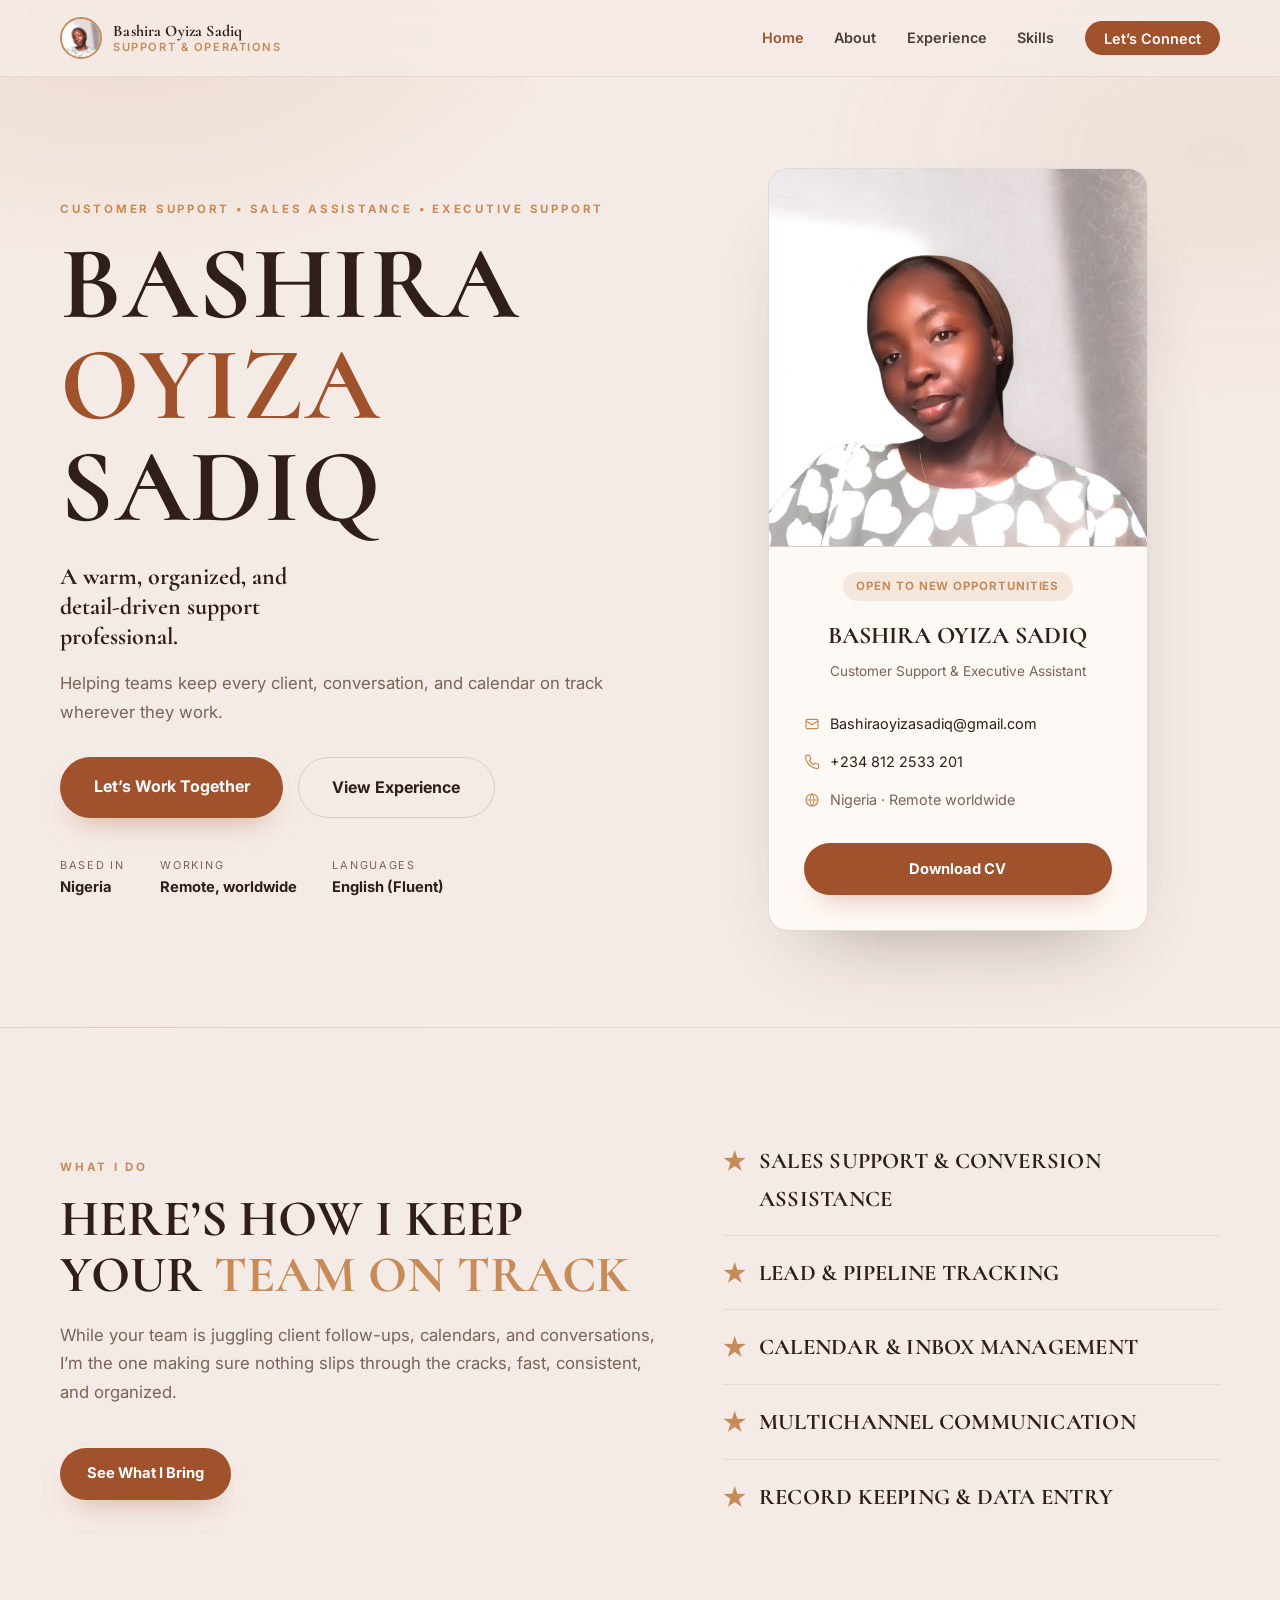
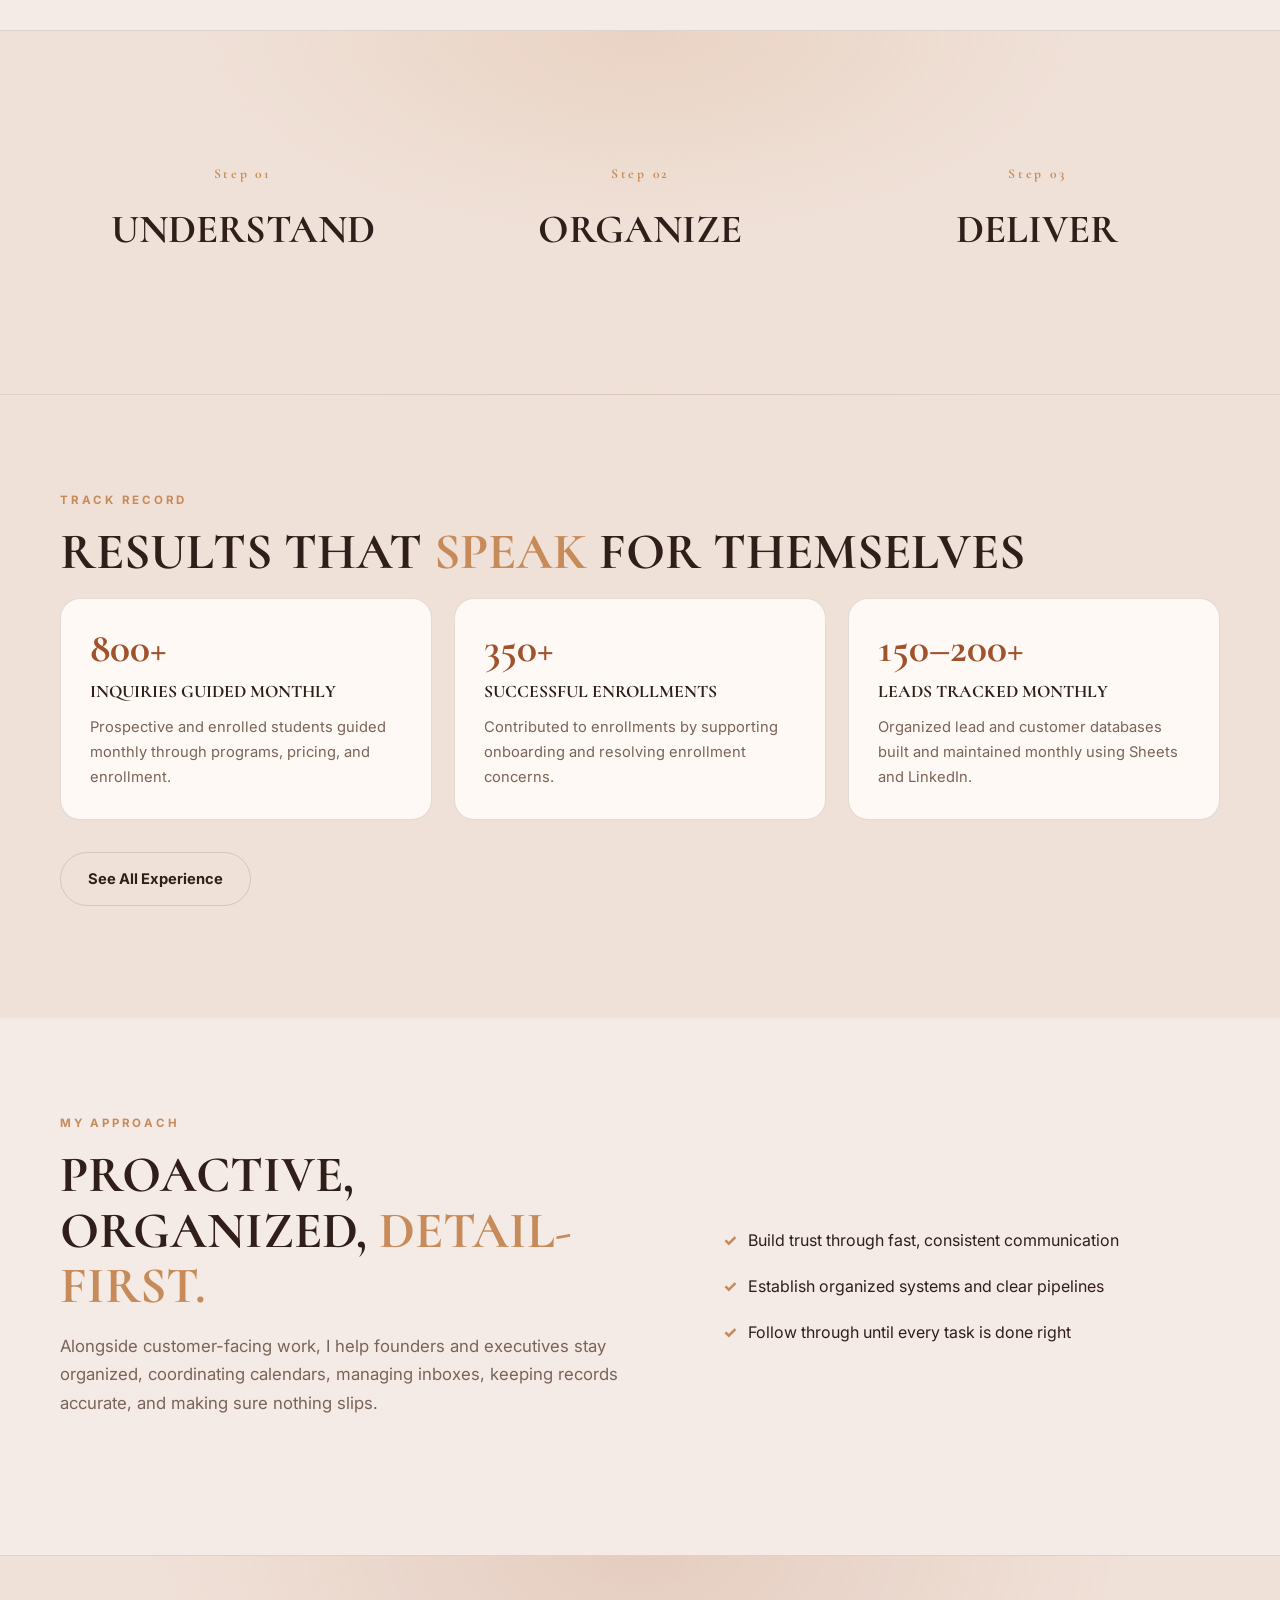
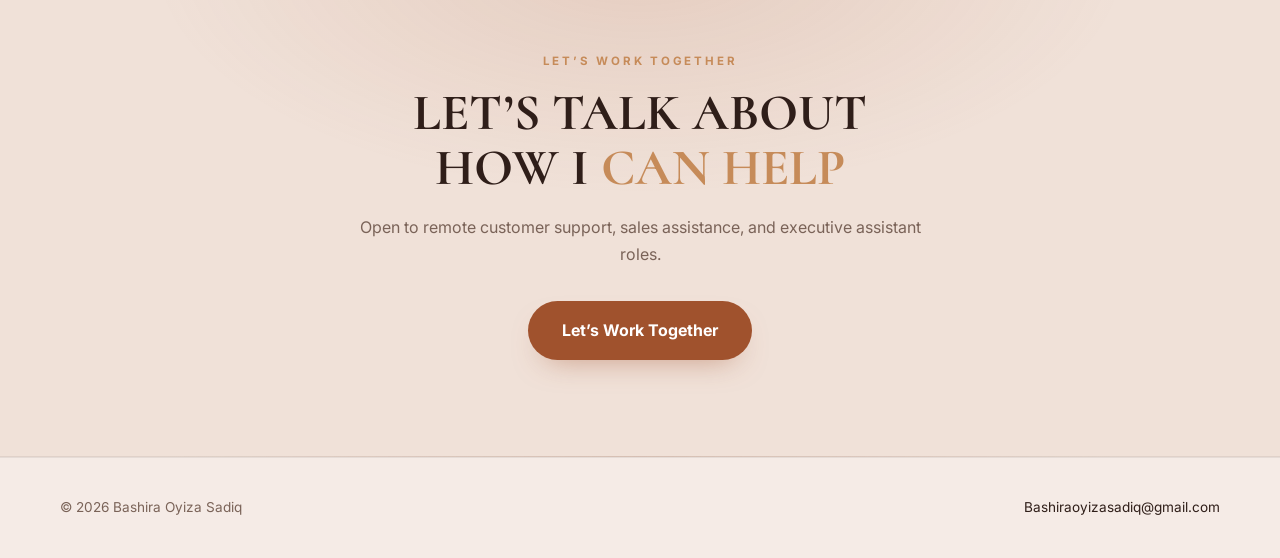
==== index.html @ 9343c5bc "Add Bashira Oyiza Sadiq portfolio site" ====
<!DOCTYPE html>
<html lang="en">
<head>
  <meta charset="UTF-8" />
  <meta name="viewport" content="width=device-width, initial-scale=1.0" />
  <meta name="description" content="Bashira Oyiza Sadiq Customer Support, Sales & Executive Assistant. Remote, detail-driven support for growing teams." />
  <title>Bashira Oyiza Sadiq Support & Operations Professional</title>
  <link rel="preconnect" href="https://fonts.googleapis.com" />
  <link rel="preconnect" href="https://fonts.gstatic.com" crossorigin />
  <link href="https://fonts.googleapis.com/css2?family=Cormorant:wght@400;500;600;700&family=Inter:wght@400;500;600;700&display=swap" rel="stylesheet" />
  <link rel="stylesheet" href="css/styles.css" />
</head>
<body>

  <a class="skip-link" href="#main">Skip to content</a>

  <header class="site-header" id="siteHeader">
    <nav class="nav container" aria-label="Primary">
      <a href="index.html" class="brand">
        <span class="brand-mark"><img src="assets/Bashirah Profile Pic.jpeg" alt="" /></span>
        <span class="brand-text">
          <span class="brand-name">Bashira Oyiza Sadiq</span>
          <span class="brand-role">Support &amp; Operations</span>
        </span>
      </a>
      <button class="nav-toggle" id="navToggle" aria-expanded="false" aria-controls="navLinks">
        <span class="nav-toggle-line"></span>
        <span class="nav-toggle-line"></span>
        <span class="nav-toggle-line"></span>
        <span class="visually-hidden">Menu</span>
      </button>
      <ul class="nav-links" id="navLinks">
        <li><a href="index.html" aria-current="page">Home</a></li>
        <li><a href="about.html">About</a></li>
        <li><a href="experience.html">Experience</a></li>
        <li><a href="skills.html">Skills</a></li>
        <li><a href="contact.html" class="nav-cta">Let&rsquo;s Connect</a></li>
      </ul>
    </nav>
  </header>

  <main id="main">

    <section class="hero" id="top">
      <div class="container hero-inner">
        <div class="hero-content reveal">
          <p class="eyebrow">Customer Support &bull; Sales Assistance &bull; Executive Support</p>
          <h1 class="hero-name">Bashira <span class="accent">Oyiza</span> Sadiq</h1>
          <p class="hero-tag">A warm, organized, and detail-driven support professional.</p>
          <p class="hero-sub">
            Helping teams keep every client, conversation, and calendar on track wherever they work.
          </p>
          <div class="hero-actions">
            <a href="contact.html" class="btn btn-primary btn-lg">Let&rsquo;s Work Together</a>
            <a href="experience.html" class="btn btn-ghost btn-lg">View Experience</a>
          </div>
          <ul class="hero-facts">
            <li><span class="fact-label">Based in</span><strong>Nigeria</strong></li>
            <li><span class="fact-label">Working</span><strong>Remote, worldwide</strong></li>
            <li><span class="fact-label">Languages</span><strong>English (Fluent)</strong></li>
          </ul>
        </div>
        <div class="hero-visual reveal delay-1">
          <div class="profile-card">
            <div class="card-photo">
              <img src="assets/Bashirah Profile Pic.jpeg" alt="Bashira Oyiza Sadiq" />
            </div>
            <span class="card-overline">Open to new opportunities</span>
            <h2 class="card-name">Bashira Oyiza Sadiq</h2>
            <p class="card-role">Customer Support &amp; Executive Assistant</p>
            <ul class="card-contacts">
              <li>
                <svg viewBox="0 0 24 24" width="16" height="16" fill="none" stroke="currentColor" stroke-width="1.8" aria-hidden="true"><rect x="3" y="5" width="18" height="14" rx="2"/><path d="m3 7 9 6 9-6"/></svg>
                <a href="mailto:Bashiraoyizasadiq@gmail.com">Bashiraoyizasadiq@gmail.com</a>
              </li>
              <li>
                <svg viewBox="0 0 24 24" width="16" height="16" fill="none" stroke="currentColor" stroke-width="1.8" aria-hidden="true"><path d="M22 16.9v3a2 2 0 0 1-2.2 2 19.8 19.8 0 0 1-8.6-3 19.5 19.5 0 0 1-6-6 19.8 19.8 0 0 1-3-8.7A2 2 0 0 1 4.1 2h3a2 2 0 0 1 2 1.7c.1 1 .4 2 .7 2.9a2 2 0 0 1-.4 2.1L8.1 9.9a16 16 0 0 0 6 6l1.2-1.3a2 2 0 0 1 2.1-.4c.9.3 1.9.6 2.9.7a2 2 0 0 1 1.7 2Z"/></svg>
                <a href="tel:+2348122533201">+234 812 2533 201</a>
              </li>
              <li>
                <svg viewBox="0 0 24 24" width="16" height="16" fill="none" stroke="currentColor" stroke-width="1.8" aria-hidden="true"><circle cx="12" cy="12" r="9"/><path d="M3.5 12h17M12 3a15 15 0 0 1 0 18M12 3a15 15 0 0 0 0 18"/></svg>
                <span>Nigeria &middot; Remote worldwide</span>
              </li>
            </ul>
            <a class="btn btn-primary btn-block" href="assets/cv-sales-support.pdf" download>Download CV</a>
          </div>
        </div>
      </div>
    </section>

    <section class="section" id="value">
      <div class="container">
        <div class="dominate-grid">
          <div class="reveal">
            <p class="eyebrow">What I Do</p>
            <h2 class="section-title">Here&rsquo;s How I Keep Your <span class="accent">Team On Track</span></h2>
            <p class="section-lead">
              While your team is juggling client follow-ups, calendars, and conversations, I&rsquo;m the
              one making sure nothing slips through the cracks, fast, consistent, and organized.
            </p>
            <a href="skills.html" class="btn btn-primary">See What I Bring</a>
          </div>
          <ul class="star-list reveal delay-1">
            <li>Sales Support &amp; Conversion Assistance</li>
            <li>Lead &amp; Pipeline Tracking</li>
            <li>Calendar &amp; Inbox Management</li>
            <li>Multichannel Communication</li>
            <li>Record Keeping &amp; Data Entry</li>
          </ul>
        </div>
      </div>
    </section>

    <section class="section steps-band" id="process">
      <div class="container">
        <div class="steps-grid">
          <div class="step reveal">
            <span class="step-num">Step 01</span>
            <h2 class="step-title">Understand</h2>
          </div>
          <div class="step reveal delay-1">
            <span class="step-num">Step 02</span>
            <h2 class="step-title">Organize</h2>
          </div>
          <div class="step reveal delay-2">
            <span class="step-num">Step 03</span>
            <h2 class="step-title">Deliver</h2>
          </div>
        </div>
      </div>
    </section>

    <section class="section section-alt" id="impact">
      <div class="container">
        <p class="eyebrow">Track Record</p>
        <h2 class="section-title">Results That <span class="accent">Speak</span> For Themselves</h2>
        <div class="case-grid">
          <article class="case-card reveal">
            <span class="case-stat">800+</span>
            <h3 class="case-title">Inquiries Guided Monthly</h3>
            <p class="case-desc">Prospective and enrolled students guided monthly through programs, pricing, and enrollment.</p>
          </article>
          <article class="case-card reveal delay-1">
            <span class="case-stat">350+</span>
            <h3 class="case-title">Successful Enrollments</h3>
            <p class="case-desc">Contributed to enrollments by supporting onboarding and resolving enrollment concerns.</p>
          </article>
          <article class="case-card reveal delay-2">
            <span class="case-stat">150&ndash;200+</span>
            <h3 class="case-title">Leads Tracked Monthly</h3>
            <p class="case-desc">Organized lead and customer databases built and maintained monthly using Sheets and LinkedIn.</p>
          </article>
        </div>
        <p style="margin-top: 2rem;"><a href="experience.html" class="btn btn-ghost">See All Experience</a></p>
      </div>
    </section>

    <section class="section" id="approach">
      <div class="container">
        <div class="dominate-grid">
          <div class="reveal">
            <p class="eyebrow">My Approach</p>
            <h2 class="section-title">Proactive, Organized, <span class="accent">Detail-First.</span></h2>
            <p class="section-lead">
              Alongside customer-facing work, I help founders and executives stay organized, coordinating
              calendars, managing inboxes, keeping records accurate, and making sure nothing slips.
            </p>
          </div>
          <ul class="check-list reveal delay-1">
            <li>Build trust through fast, consistent communication</li>
            <li>Establish organized systems and clear pipelines</li>
            <li>Follow through until every task is done right</li>
          </ul>
        </div>
      </div>
    </section>

    <section class="section cta-band">
      <div class="container reveal">
        <p class="eyebrow">Let&rsquo;s Work Together</p>
        <h2 class="section-title">Let&rsquo;s Talk About How I <span class="accent">Can Help</span></h2>
        <p class="cta-sub">Open to remote customer support, sales assistance, and executive assistant roles.</p>
        <a href="contact.html" class="btn btn-primary btn-lg">Let&rsquo;s Work Together</a>
      </div>
    </section>

  </main>

  <footer class="site-footer">
    <div class="container footer-inner">
      <p>&copy; 2026 Bashira Oyiza Sadiq</p>
      <a href="mailto:Bashiraoyizasadiq@gmail.com">Bashiraoyizasadiq@gmail.com</a>
    </div>
  </footer>

  <script src="js/main.js"></script>
</body>
</html>
---- css/styles.css ----
:root {
  --bg: #f5ebe6;
  --bg-soft: #f0e1d8;
  --surface: #fff9f5;
  --surface-2: #fbf1ea;
  --ink: #2f1e19;
  --muted: #7a6358;
  --accent: #c68b59;
  --accent-deep: #a0522d;
  --accent-darker: #833d20;
  --accent-dim: rgba(198, 139, 89, 0.16);
  --line: rgba(47, 30, 25, 0.14);
  --line-soft: rgba(47, 30, 25, 0.08);
  --radius: 20px;
  --font-display: "Cormorant", "Cormorant Garamond", Georgia, serif;
  --font-body: "Inter", system-ui, -apple-system, Segoe UI, Roboto, sans-serif;
}

*,
*::before,
*::after {
  box-sizing: border-box;
}

html {
  scroll-behavior: smooth;
  scroll-padding-top: 84px;
}

body {
  margin: 0;
  font-family: var(--font-body);
  font-size: 16px;
  line-height: 1.7;
  color: var(--ink);
  background: var(--bg);
  -webkit-font-smoothing: antialiased;
}

img {
  max-width: 100%;
  display: block;
}

a {
  color: var(--ink);
  text-decoration: none;
}

.container {
  width: min(1160px, 100% - 3rem);
  margin-inline: auto;
}

.visually-hidden {
  position: absolute;
  width: 1px;
  height: 1px;
  padding: 0;
  margin: -1px;
  overflow: hidden;
  clip: rect(0 0 0 0);
  white-space: nowrap;
  border: 0;
}

.skip-link {
  position: absolute;
  left: 0.75rem;
  top: -3rem;
  z-index: 100;
  padding: 0.6rem 1rem;
  background: var(--ink);
  color: #fff;
  font-weight: 700;
  border-radius: 8px;
  transition: top 0.2s ease;
}

.skip-link:focus {
  top: 0.75rem;
}

/* ---------- Header / Nav ---------- */

.site-header {
  position: fixed;
  top: 0;
  left: 0;
  right: 0;
  z-index: 50;
  background: rgba(245, 235, 230, 0.86);
  backdrop-filter: blur(12px);
  border-bottom: 1px solid var(--line-soft);
  transition: border-color 0.25s ease, box-shadow 0.25s ease;
}

.site-header.scrolled {
  border-bottom-color: var(--line);
  box-shadow: 0 14px 34px -24px rgba(47, 30, 25, 0.45);
}

.nav {
  display: flex;
  align-items: center;
  justify-content: space-between;
  gap: 1.5rem;
  height: 76px;
}

.brand {
  display: flex;
  align-items: center;
  gap: 0.7rem;
}

.brand-mark {
  display: grid;
  place-items: center;
  width: 42px;
  height: 42px;
  border-radius: 50%;
  overflow: hidden;
  background: var(--accent-dim);
  border: 2px solid var(--accent);
  flex: none;
}

.brand-mark img {
  width: 100%;
  height: 100%;
  object-fit: cover;
}

.brand-text {
  display: flex;
  flex-direction: column;
  line-height: 1.15;
}

.brand-name {
  font-family: var(--font-display);
  font-weight: 800;
  font-size: 1rem;
  letter-spacing: 0.01em;
}

.brand-role {
  font-size: 0.7rem;
  color: var(--accent);
  letter-spacing: 0.14em;
  text-transform: uppercase;
  font-weight: 600;
}

.nav-links {
  display: flex;
  align-items: center;
  gap: 1.9rem;
  margin: 0;
  padding: 0;
  list-style: none;
}

.nav-links a {
  color: var(--ink);
  font-size: 0.9rem;
  font-weight: 600;
  opacity: 0.85;
}

.nav-links a:hover {
  color: var(--accent-deep);
  opacity: 1;
}

.nav-links a.is-active {
  color: var(--accent-deep);
  opacity: 1;
}

.nav-links .nav-cta {
  padding: 0.55rem 1.2rem;
  border-radius: 999px;
  background: var(--accent-deep);
  color: #fff;
  opacity: 1;
  transition: background 0.2s ease, transform 0.2s ease;
}

.nav-links .nav-cta:hover {
  background: var(--accent-darker);
  transform: translateY(-2px);
  color: #fff;
}

.nav-toggle {
  display: none;
  flex-direction: column;
  justify-content: center;
  gap: 5px;
  width: 44px;
  height: 44px;
  padding: 0;
  border: 0;
  background: none;
  cursor: pointer;
}

.nav-toggle-line {
  width: 24px;
  height: 2px;
  margin-inline: auto;
  background: var(--ink);
  border-radius: 2px;
  transition: transform 0.25s ease, opacity 0.25s ease;
}

/* ---------- Hero ---------- */

.hero {
  padding: 168px 0 96px;
  background:
    radial-gradient(720px 420px at 10% 0%, rgba(198, 139, 89, 0.18), transparent 65%),
    radial-gradient(640px 400px at 95% 15%, rgba(160, 82, 45, 0.08), transparent 65%),
    var(--bg);
  border-bottom: 1px solid var(--line-soft);
}

.hero-inner {
  display: grid;
  grid-template-columns: 1.05fr 0.95fr;
  gap: 3.5rem;
  align-items: center;
}

.hero-name {
  margin: 0;
  font-family: var(--font-display);
  font-weight: 700;
  font-size: clamp(3.2rem, 9vw, 6.5rem);
  line-height: 0.98;
  letter-spacing: 0.01em;
  text-transform: uppercase;
}

.hero-name .accent {
  color: var(--accent-deep);
}

.hero-tag {
  margin: 1.4rem 0 1.1rem;
  font-family: var(--font-display);
  font-size: clamp(1.1rem, 2.4vw, 1.5rem);
  font-weight: 700;
  line-height: 1.25;
  max-width: 24ch;
}

.hero-sub {
  max-width: 34rem;
  margin: 0 0 1.9rem;
  color: var(--muted);
  font-size: 1.05rem;
}

.hero-actions {
  display: flex;
  flex-wrap: wrap;
  gap: 0.9rem;
}

.hero-facts {
  display: flex;
  flex-wrap: wrap;
  gap: 1.5rem 2.2rem;
  margin: 2.4rem 0 0;
  padding: 0;
  list-style: none;
  font-size: 0.92rem;
}

.hero-facts .fact-label {
  display: block;
  font-size: 0.68rem;
  letter-spacing: 0.16em;
  text-transform: uppercase;
  color: var(--muted);
}

.hero-facts strong {
  color: var(--ink);
}

.hero-visual {
  display: flex;
  justify-content: center;
  align-items: center;
}

/* ---------- Profile card (hero right panel) ---------- */

.profile-card {
  width: min(380px, 100%);
  margin-inline: auto;
  padding: 0 2.2rem 2.2rem;
  background: var(--surface);
  border: 1px solid var(--line);
  border-radius: var(--radius);
  text-align: center;
  overflow: hidden;
  box-shadow: 0 40px 80px -48px rgba(47, 30, 25, 0.45);
}

.card-photo {
  margin: 0 -2.2rem 1.5rem;
  aspect-ratio: 1 / 1;
  overflow: hidden;
  border-bottom: 1px solid var(--line);
  background: var(--accent-dim);
}

.card-photo img {
  width: 100%;
  height: 100%;
  object-fit: cover;
}

.card-overline {
  display: inline-block;
  padding: 0.3rem 0.85rem;
  margin-bottom: 0.9rem;
  border-radius: 999px;
  background: var(--accent-dim);
  color: var(--accent);
  font-size: 0.72rem;
  font-weight: 700;
  letter-spacing: 0.08em;
  text-transform: uppercase;
}

.card-name {
  margin: 0 0 0.2rem;
  font-family: var(--font-display);
  font-size: 1.5rem;
  font-weight: 800;
  text-transform: uppercase;
}

.card-role {
  margin: 0 0 1.4rem;
  font-size: 0.85rem;
  color: var(--muted);
}

.card-contacts {
  margin: 0 0 1.5rem;
  padding: 0;
  list-style: none;
  text-align: left;
  font-size: 0.9rem;
}

.card-contacts li {
  display: flex;
  align-items: center;
  gap: 0.6rem;
  padding: 0.42rem 0;
  color: var(--muted);
}

.card-contacts svg {
  color: var(--accent);
  flex: none;
}

.card-contacts a:hover {
  color: var(--accent-deep);
}

/* ---------- Buttons ---------- */

.btn {
  display: inline-block;
  padding: 0.85rem 1.7rem;
  border-radius: 999px;
  font-size: 0.92rem;
  font-weight: 700;
  font-family: var(--font-body);
  cursor: pointer;
  transition: transform 0.2s ease, background 0.2s ease, border-color 0.2s ease, color 0.2s ease;
}

.btn:hover {
  transform: translateY(-2px);
}

.btn-primary {
  background: var(--accent-deep);
  color: #fff;
  box-shadow: 0 14px 30px -16px rgba(160, 82, 45, 0.55);
}

.btn-primary:hover {
  background: var(--accent-darker);
}

.btn-ghost {
  border: 1px solid var(--line);
  color: var(--ink);
}

.btn-ghost:hover {
  border-color: var(--accent);
  color: var(--accent);
}

.btn-lg {
  padding: 1rem 2.1rem;
  font-size: 1rem;
}

.btn-block {
  width: 100%;
  text-align: center;
}

/* ---------- Sections ---------- */

.section {
  padding: 96px 0;
}

.section-alt {
  background: var(--bg-soft);
}

.eyebrow {
  margin: 0 0 0.9rem;
  font-size: 0.72rem;
  font-weight: 700;
  letter-spacing: 0.24em;
  text-transform: uppercase;
  color: var(--accent);
}

.section-title {
  margin: 0 0 1.1rem;
  font-family: var(--font-display);
  font-weight: 700;
  font-size: clamp(2rem, 4.4vw, 3.2rem);
  line-height: 1.08;
  letter-spacing: 0;
  text-transform: uppercase;
}

.section-title .accent {
  color: var(--accent);
}

.section-lead {
  max-width: 44rem;
  margin: 0 0 2.6rem;
  color: var(--muted);
  font-size: 1.05rem;
}

.center {
  text-align: center;
}

.center .section-lead {
  margin-inline: auto;
}

/* ---------- Dominate / star list ---------- */

.dominate-grid {
  display: grid;
  grid-template-columns: 1.1fr 0.9fr;
  gap: 3.5rem;
  align-items: center;
}

.star-list {
  margin: 0;
  padding: 0;
  list-style: none;
}

.star-list li {
  display: flex;
  align-items: baseline;
  gap: 0.85rem;
  padding: 1rem 0;
  border-bottom: 1px solid var(--line-soft);
  font-family: var(--font-display);
  font-weight: 700;
  font-size: clamp(1.05rem, 2.2vw, 1.4rem);
  text-transform: uppercase;
  letter-spacing: 0.01em;
}

.star-list li:last-child {
  border-bottom: 0;
}

.star-list li::before {
  content: "\2605";
  color: var(--accent);
  flex: none;
  font-size: 1.1em;
  transform: translateY(2px);
}

/* ---------- Build / Establish / Grow ---------- */

.steps-band {
  background:
    radial-gradient(640px 300px at 50% 0%, rgba(198, 139, 89, 0.16), transparent 70%),
    var(--bg-soft);
  border-top: 1px solid var(--line-soft);
  border-bottom: 1px solid var(--line-soft);
}

.steps-grid {
  display: grid;
  grid-template-columns: repeat(3, 1fr);
  gap: 2rem;
}

.step {
  padding: 2.2rem 1.8rem;
  text-align: center;
}

.step-num {
  display: block;
  font-family: var(--font-display);
  font-weight: 900;
  font-size: 0.85rem;
  letter-spacing: 0.2em;
  color: var(--accent);
  margin-bottom: 0.6rem;
}

.step-title {
  margin: 0;
  font-family: var(--font-display);
  font-weight: 700;
  font-size: clamp(1.7rem, 3.4vw, 2.5rem);
  text-transform: uppercase;
  letter-spacing: 0;
}

/* ---------- Case study cards ---------- */

.case-grid {
  display: grid;
  grid-template-columns: repeat(3, 1fr);
  gap: 1.4rem;
}

.case-card {
  position: relative;
  display: flex;
  flex-direction: column;
  gap: 0.5rem;
  padding: 1.8rem;
  background: var(--surface);
  border: 1px solid var(--line);
  border-radius: var(--radius);
  overflow: hidden;
  transition: border-color 0.25s ease, transform 0.25s ease;
}

.case-card::before {
  content: "";
  position: absolute;
  inset: 0 auto auto 0;
  width: 100%;
  height: 3px;
  background: linear-gradient(90deg, var(--accent), transparent);
  opacity: 0;
  transition: opacity 0.25s ease;
}

.case-card:hover {
  border-color: var(--accent);
  transform: translateY(-4px);
}

.case-card:hover::before {
  opacity: 1;
}

.case-stat {
  font-family: var(--font-display);
  font-weight: 900;
  font-size: clamp(1.9rem, 3.6vw, 2.6rem);
  color: var(--accent-deep);
  line-height: 1;
}

.case-title {
  margin: 0;
  font-family: var(--font-display);
  font-weight: 700;
  font-size: 1.1rem;
  text-transform: uppercase;
}

.case-desc {
  margin: 0;
  color: var(--muted);
  font-size: 0.92rem;
}

/* ---------- Testimonials ---------- */

.testi-grid {
  display: grid;
  grid-template-columns: repeat(3, 1fr);
  gap: 1.4rem;
}

.testi-card {
  display: flex;
  flex-direction: column;
  gap: 1rem;
  padding: 1.8rem;
  background: var(--surface);
  border: 1px solid var(--line);
  border-radius: var(--radius);
}

.testi-stars {
  color: var(--accent);
  letter-spacing: 0.2em;
  font-size: 0.95rem;
}

.testi-quote {
  margin: 0;
  font-size: 0.98rem;
  color: #4a3a32;
}

.testi-author {
  margin-top: auto;
  display: flex;
  align-items: center;
  gap: 0.7rem;
}

.testi-avatar {
  display: grid;
  place-items: center;
  width: 42px;
  height: 42px;
  border-radius: 50%;
  background: var(--accent-dim);
  color: var(--accent);
  font-family: var(--font-display);
  font-weight: 800;
  font-size: 0.85rem;
}

.testi-name {
  font-weight: 700;
  font-size: 0.92rem;
  line-height: 1.2;
}

.testi-role {
  font-size: 0.8rem;
  color: var(--muted);
}

/* ---------- About ---------- */

.about-grid {
  display: grid;
  grid-template-columns: 1.05fr 0.95fr;
  gap: 3.5rem;
  align-items: center;
}

.about-text p {
  margin: 0 0 1.1rem;
  color: #4a3a32;
}

.about-text .lead {
  font-family: var(--font-display);
  font-size: 1.35rem;
  font-weight: 700;
  line-height: 1.3;
  color: var(--ink);
}

.about-visual {
  border-radius: var(--radius);
  overflow: hidden;
  border: 1px solid var(--line);
}

.about-visual img {
  width: 100%;
  aspect-ratio: 1.21 / 1;
  object-fit: cover;
}

.check-list {
  margin: 0;
  padding: 0;
  list-style: none;
}

.check-list li {
  display: flex;
  gap: 0.7rem;
  align-items: baseline;
  padding: 0.6rem 0;
  font-size: 1rem;
}

.check-list li::before {
  content: "\2713";
  color: var(--accent);
  font-weight: 800;
  flex: none;
}

/* ---------- Track record stats ---------- */

.stats-grid {
  display: grid;
  grid-template-columns: repeat(4, 1fr);
  gap: 1.4rem;
}

.stat {
  padding: 1.8rem 1.6rem;
  background: var(--surface);
  border: 1px solid var(--line);
  border-radius: var(--radius);
}

.stat-num {
  display: block;
  font-family: var(--font-display);
  font-weight: 900;
  font-size: clamp(1.8rem, 3.2vw, 2.4rem);
  color: var(--accent-deep);
  line-height: 1.1;
}

.stat-label {
  display: block;
  margin-top: 0.35rem;
  color: var(--muted);
  font-size: 0.9rem;
}

/* ---------- Services ---------- */

.services-grid {
  display: grid;
  grid-template-columns: repeat(3, 1fr);
  gap: 1.4rem;
}

.service-card {
  display: flex;
  flex-direction: column;
  gap: 0.55rem;
  padding: 2rem;
  background: var(--surface);
  border: 1px solid var(--line);
  border-radius: var(--radius);
  transition: border-color 0.25s ease, transform 0.25s ease;
}

.service-card:hover {
  border-color: var(--accent);
  transform: translateY(-4px);
}

.service-icon {
  width: 52px;
  height: 52px;
  display: grid;
  place-items: center;
  border-radius: 14px;
  background: var(--accent-dim);
  color: var(--accent);
  margin-bottom: 0.9rem;
}

.service-card h3 {
  margin: 0;
  font-family: var(--font-display);
  font-weight: 700;
  font-size: 1.18rem;
  text-transform: uppercase;
  line-height: 1.2;
}

.service-card p {
  margin: 0;
  color: var(--muted);
  font-size: 0.92rem;
}

/* ---------- Experience timeline ---------- */

.timeline {
  position: relative;
  max-width: 52rem;
  padding-left: 1.7rem;
}

.timeline::before {
  content: "";
  position: absolute;
  left: 0;
  top: 8px;
  bottom: 8px;
  width: 2px;
  background: linear-gradient(var(--accent), var(--line));
}

.timeline-item {
  position: relative;
  margin-bottom: 2.6rem;
}

.timeline-item::before {
  content: "";
  position: absolute;
  left: -2.06rem;
  top: 8px;
  width: 14px;
  height: 14px;
  border-radius: 50%;
  background: var(--bg);
  border: 3px solid var(--accent);
}

.timeline-item:last-child {
  margin-bottom: 0;
}

.timeline-head {
  margin-bottom: 0.7rem;
}

.timeline-head h3 {
  margin: 0 0 0.25rem;
  font-family: var(--font-display);
  font-weight: 800;
  font-size: 1.35rem;
  text-transform: uppercase;
  line-height: 1.2;
}

.timeline-meta {
  font-size: 0.85rem;
  letter-spacing: 0.04em;
  color: var(--accent);
  font-weight: 600;
}

.timeline-item ul {
  margin: 0;
  padding: 0;
  list-style: none;
}

.timeline-item li {
  position: relative;
  padding-left: 1.3rem;
  margin-bottom: 0.5rem;
  color: var(--muted);
  font-size: 0.96rem;
}

.timeline-item li::before {
  content: "\2014";
  position: absolute;
  left: 0;
  color: var(--accent);
}

/* ---------- Tool chips ---------- */

.chip-list {
  display: flex;
  flex-wrap: wrap;
  gap: 0.7rem;
  margin: 0;
  padding: 0;
  list-style: none;
}

.chip-list li {
  padding: 0.55rem 1.1rem;
  background: var(--surface);
  border: 1px solid var(--line);
  border-radius: 999px;
  font-size: 0.9rem;
  color: #4a3a32;
  transition: border-color 0.2s ease, color 0.2s ease, transform 0.2s ease;
}

.chip-list li:hover {
  border-color: var(--accent);
  color: var(--accent);
  transform: translateY(-2px);
}

/* ---------- Credentials ---------- */

.credential-list {
  margin: 0;
  padding: 0;
  list-style: none;
  max-width: 30rem;
}

.credential-list li {
  display: flex;
  justify-content: space-between;
  gap: 1rem;
  align-items: baseline;
  padding: 0.85rem 0;
  border-bottom: 1px solid var(--line);
  font-size: 0.98rem;
}

.credential-list li:first-child {
  border-top: 1px solid var(--line);
}

.credential-list span {
  color: var(--muted);
  font-size: 0.86rem;
  white-space: nowrap;
}

.credential-block {
  padding: 1.4rem 1.7rem;
  background: var(--surface);
  border: 1px solid var(--line);
  border-radius: var(--radius);
}

.credential-block strong {
  display: block;
  font-family: var(--font-display);
  font-size: 1.3rem;
  font-weight: 800;
  text-transform: uppercase;
  margin-bottom: 0.2rem;
}

.credential-block span {
  color: var(--muted);
  font-size: 0.9rem;
}

/* ---------- CTA band ---------- */

.cta-band {
  background:
    radial-gradient(700px 340px at 50% 0%, rgba(160, 82, 45, 0.14), transparent 70%),
    var(--bg-soft);
  border-top: 1px solid var(--line-soft);
  border-bottom: 1px solid var(--line-soft);
  text-align: center;
}

.cta-band .section-title {
  max-width: 22ch;
  margin-inline: auto;
}

.cta-sub {
  max-width: 36rem;
  margin: 0 auto 2rem;
  color: var(--muted);
}

/* ---------- Contact ---------- */

.contact-grid {
  display: grid;
  grid-template-columns: 1.1fr 0.9fr;
  gap: 3.5rem;
  align-items: start;
}

.contact-actions {
  display: flex;
  flex-wrap: wrap;
  gap: 0.9rem;
  margin-top: 1.8rem;
}

.contact-links {
  display: flex;
  flex-wrap: wrap;
  gap: 0.7rem 1.2rem;
  margin-top: 1.4rem;
  font-size: 0.9rem;
  color: var(--muted);
}

.contact-links a {
  color: var(--accent);
}

.contact-links a:hover {
  text-decoration: underline;
  text-underline-offset: 4px;
}

.dot {
  color: var(--muted);
}

.contact-form {
  display: grid;
  gap: 1.1rem;
  max-width: 30rem;
}

.form-row {
  display: grid;
  gap: 0.4rem;
}

.form-row label {
  font-size: 0.8rem;
  font-weight: 700;
  letter-spacing: 0.06em;
  text-transform: uppercase;
  color: var(--muted);
}

.form-row input,
.form-row textarea {
  width: 100%;
  padding: 0.85rem 1rem;
  border-radius: 12px;
  border: 1px solid var(--line);
  background: var(--surface);
  color: var(--ink);
  font-family: var(--font-body);
  font-size: 0.95rem;
  transition: border-color 0.2s ease;
}

.form-row input:focus,
.form-row textarea:focus {
  outline: none;
  border-color: var(--accent);
}

.contact-card {
  padding: 2.2rem;
  background: var(--surface);
  border: 1px solid var(--line);
  border-radius: var(--radius);
}

.contact-card h3 {
  margin: 0 0 1.4rem;
  font-family: var(--font-display);
  font-weight: 800;
  font-size: 1.4rem;
  text-transform: uppercase;
}

.contact-list {
  margin: 0;
  padding: 0;
  list-style: none;
}

.contact-list li {
  display: flex;
  align-items: center;
  gap: 0.8rem;
  padding: 0.75rem 0;
  border-bottom: 1px solid var(--line-soft);
  font-size: 0.98rem;
}

.contact-list li:last-child {
  border-bottom: 0;
}

.contact-list svg {
  color: var(--accent);
  flex: none;
}

.contact-list a:hover {
  color: var(--accent-deep);
}

.socials {
  display: flex;
  flex-wrap: wrap;
  gap: 0.8rem;
  margin-top: 1.6rem;
}

.social-pill {
  display: inline-flex;
  align-items: center;
  gap: 0.5rem;
  padding: 0.6rem 1.15rem;
  border-radius: 999px;
  border: 1px solid var(--line);
  font-size: 0.88rem;
  font-weight: 600;
  transition: border-color 0.2s ease, color 0.2s ease, background 0.2s ease;
}

.social-pill:hover {
  border-color: var(--accent);
  color: var(--accent);
}

/* ---------- Footer ---------- */

.site-footer {
  padding: 2.4rem 0;
  border-top: 1px solid var(--line-soft);
  background: var(--bg);
}

.footer-inner {
  display: flex;
  justify-content: space-between;
  align-items: center;
  gap: 1rem;
  flex-wrap: wrap;
  font-size: 0.85rem;
  color: var(--muted);
}

.footer-inner p {
  margin: 0;
}

.footer-inner a:hover {
  color: var(--accent-deep);
}

/* ---------- Reveal ---------- */

.reveal {
  opacity: 0;
  transform: translateY(22px);
  transition: opacity 0.7s ease, transform 0.7s ease;
}

.reveal.is-visible {
  opacity: 1;
  transform: none;
}

.delay-1 {
  transition-delay: 0.12s;
}

.delay-2 {
  transition-delay: 0.24s;
}

/* ---------- Responsive ---------- */

@media (prefers-reduced-motion: reduce) {
  html {
    scroll-behavior: auto;
  }

  .reveal {
    opacity: 1;
    transform: none;
    transition: none;
  }

  .btn,
  .case-card,
  .service-card,
  .chip-list li {
    transition: none;
  }
}

@media (max-width: 900px) {
  .hero-inner,
  .dominate-grid,
  .about-grid,
  .contact-grid {
    grid-template-columns: 1fr;
    gap: 2.6rem;
  }

  .case-grid,
  .testi-grid,
  .services-grid {
    grid-template-columns: 1fr 1fr;
  }

  .stats-grid {
    grid-template-columns: 1fr 1fr;
  }

  .steps-grid {
    grid-template-columns: 1fr;
    gap: 0.5rem;
  }
}

@media (max-width: 700px) {
  .nav-toggle {
    display: flex;
  }

  .nav-links {
    position: fixed;
    top: 76px;
    left: 0;
    right: 0;
    flex-direction: column;
    align-items: stretch;
    gap: 0;
    padding: 0.6rem 1.25rem 1.4rem;
    background: var(--bg);
    border-bottom: 1px solid var(--line);
    box-shadow: 0 24px 40px -28px rgba(47, 30, 25, 0.4);
    transform: translateY(-8px);
    opacity: 0;
    pointer-events: none;
    transition: opacity 0.25s ease, transform 0.25s ease;
  }

  .nav-links.open {
    opacity: 1;
    transform: none;
    pointer-events: auto;
  }

  .nav-links li {
    border-bottom: 1px solid var(--line-soft);
  }

  .nav-links li:last-child {
    border-bottom: 0;
  }

  .nav-links a {
    display: block;
    padding: 0.9rem 0.25rem;
  }

  .nav-links .nav-cta {
    text-align: center;
    margin-top: 0.8rem;
  }

  body.nav-open {
    overflow: hidden;
  }

  .case-grid,
  .testi-grid,
  .services-grid,
  .stats-grid {
    grid-template-columns: 1fr;
  }

  .section {
    padding: 68px 0;
  }
}
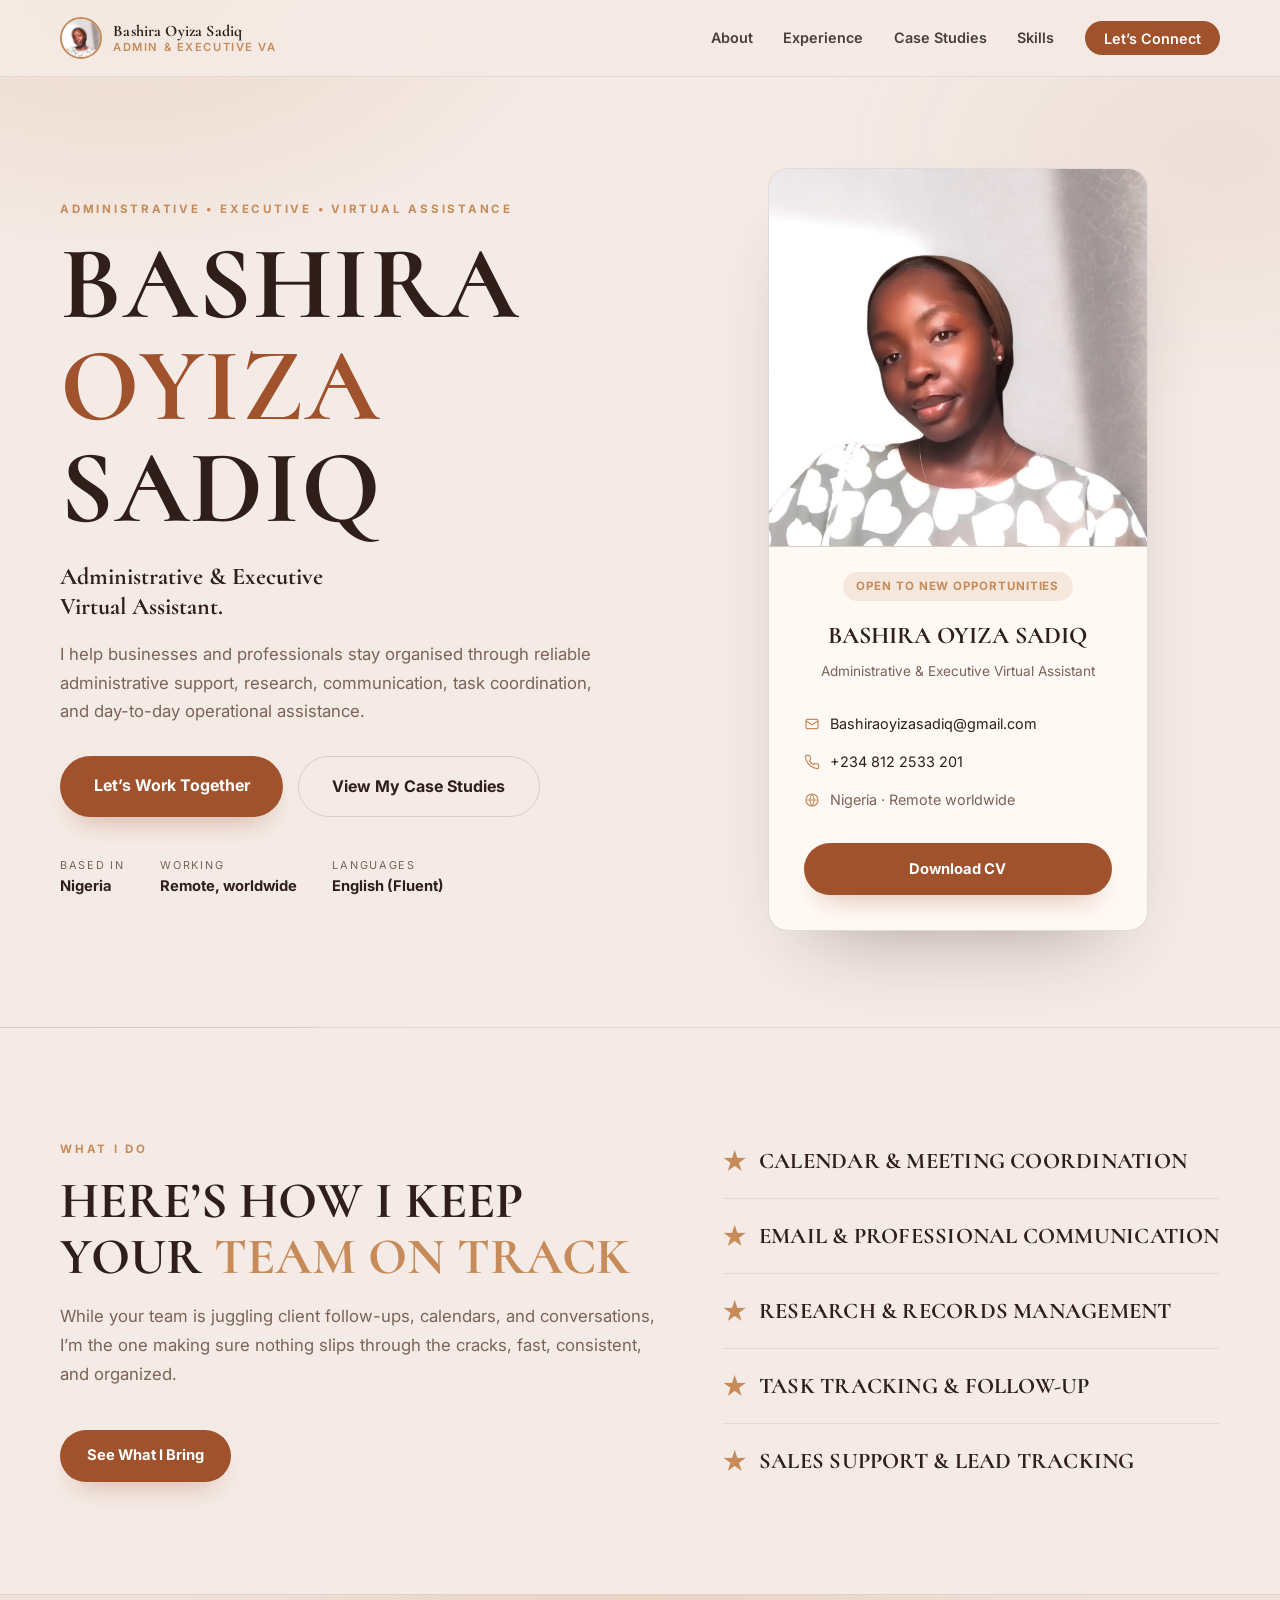
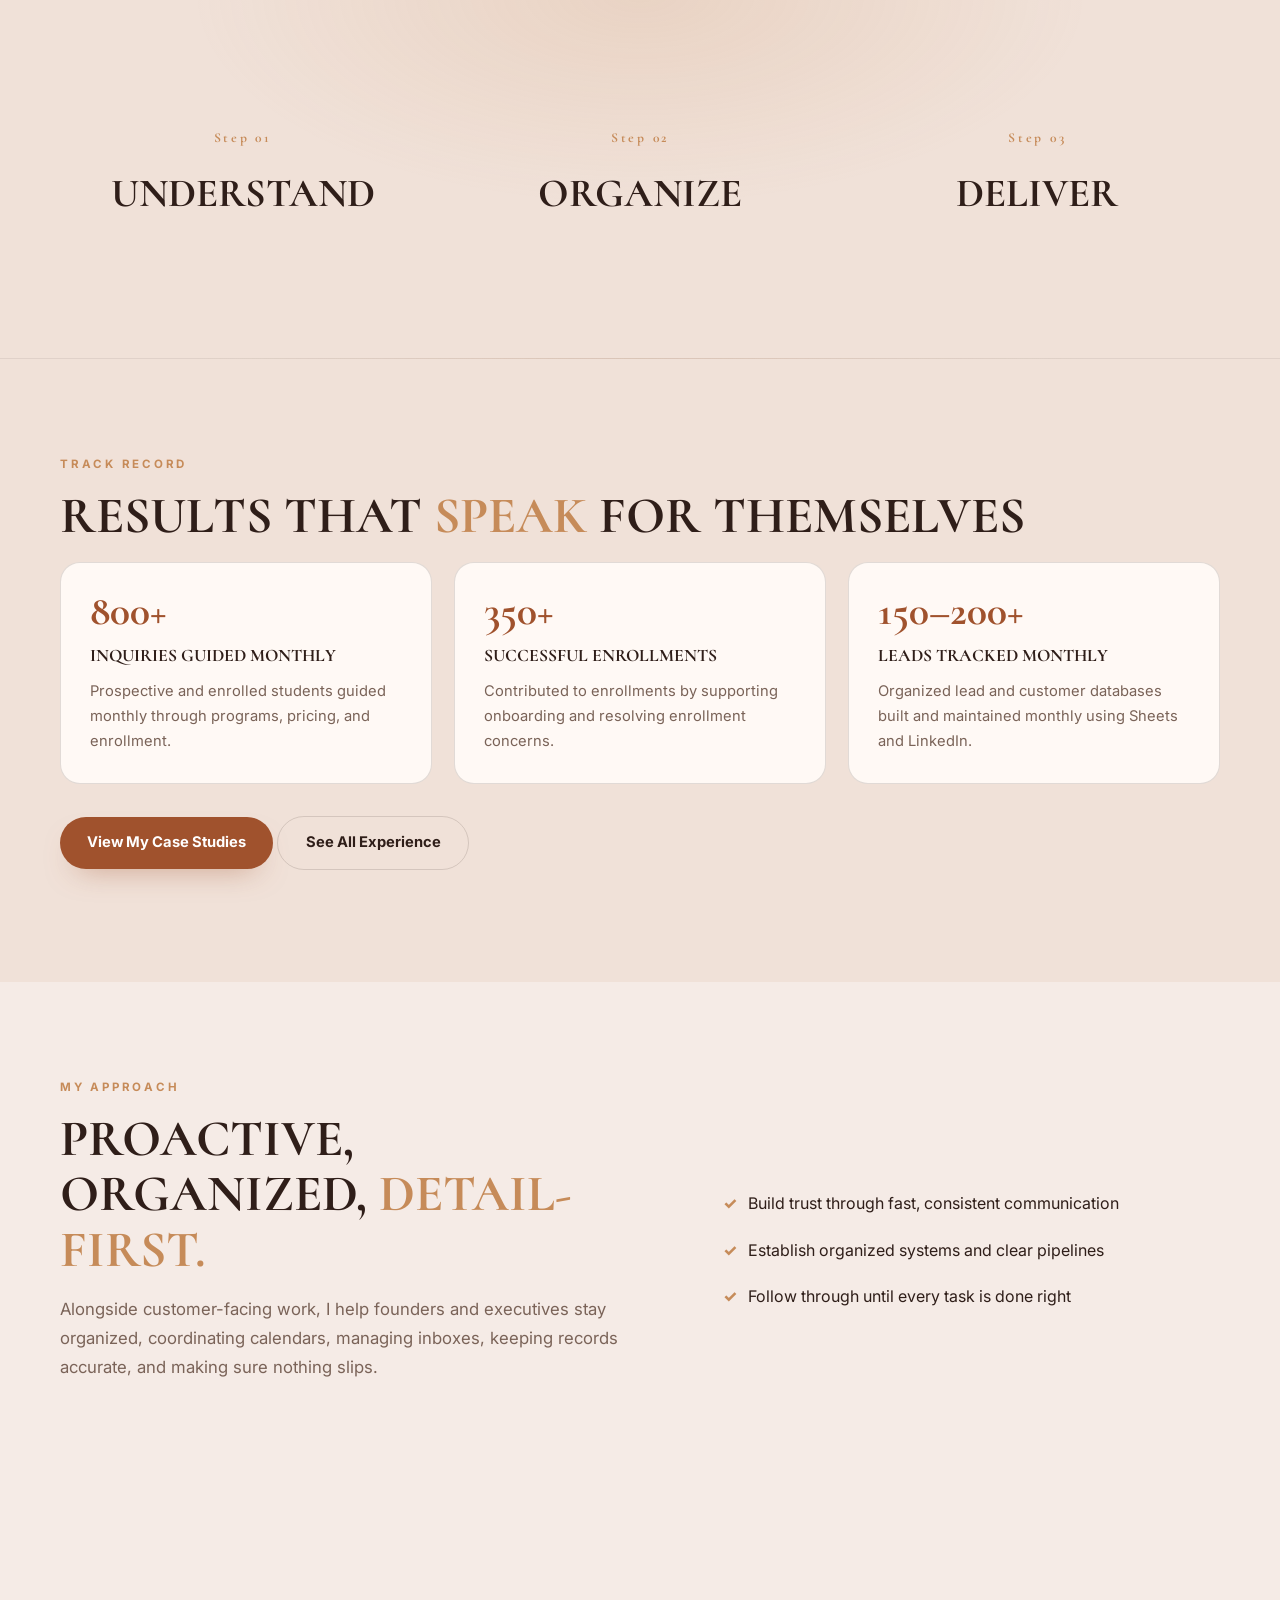
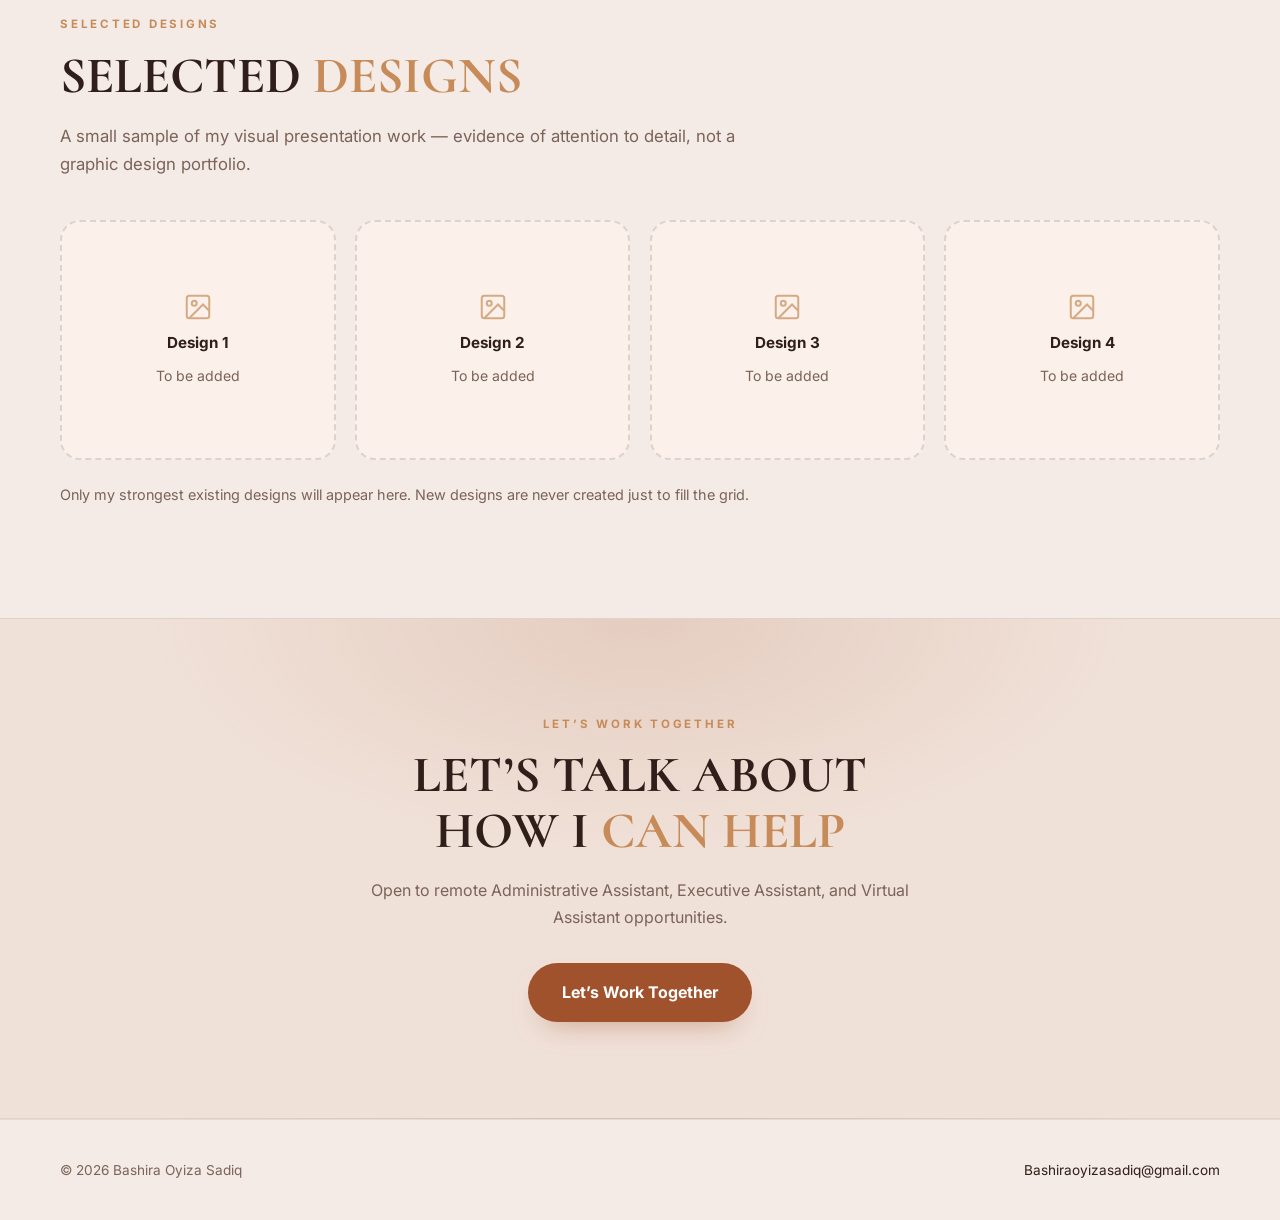
==== commit 6c5187b4: "Add Case Studies page, Selected Designs, admin-first positioning" ====
--- a/index.html
+++ b/index.html
@@ -3,8 +3,8 @@
 <head>
   <meta charset="UTF-8" />
   <meta name="viewport" content="width=device-width, initial-scale=1.0" />
-  <meta name="description" content="Bashira Oyiza Sadiq Customer Support, Sales & Executive Assistant. Remote, detail-driven support for growing teams." />
-  <title>Bashira Oyiza Sadiq Support & Operations Professional</title>
+  <meta name="description" content="Bashira Oyiza Sadiq Administrative and Executive Virtual Assistant. Reliable administrative support, research, communication, and task coordination for remote teams." />
+  <title>Bashira Oyiza Sadiq Administrative &amp; Executive Virtual Assistant</title>
   <link rel="preconnect" href="https://fonts.googleapis.com" />
   <link rel="preconnect" href="https://fonts.gstatic.com" crossorigin />
   <link href="https://fonts.googleapis.com/css2?family=Cormorant:wght@400;500;600;700&family=Inter:wght@400;500;600;700&display=swap" rel="stylesheet" />
@@ -20,7 +20,7 @@
         <span class="brand-mark"><img src="assets/Bashirah Profile Pic.jpeg" alt="" /></span>
         <span class="brand-text">
           <span class="brand-name">Bashira Oyiza Sadiq</span>
-          <span class="brand-role">Support &amp; Operations</span>
+          <span class="brand-role">Admin &amp; Executive VA</span>
         </span>
       </a>
       <button class="nav-toggle" id="navToggle" aria-expanded="false" aria-controls="navLinks">
@@ -30,9 +30,9 @@
         <span class="visually-hidden">Menu</span>
       </button>
       <ul class="nav-links" id="navLinks">
-        <li><a href="index.html" aria-current="page">Home</a></li>
         <li><a href="about.html">About</a></li>
         <li><a href="experience.html">Experience</a></li>
+        <li><a href="case-studies.html">Case Studies</a></li>
         <li><a href="skills.html">Skills</a></li>
         <li><a href="contact.html" class="nav-cta">Let&rsquo;s Connect</a></li>
       </ul>
@@ -44,15 +44,16 @@
     <section class="hero" id="top">
       <div class="container hero-inner">
         <div class="hero-content reveal">
-          <p class="eyebrow">Customer Support &bull; Sales Assistance &bull; Executive Support</p>
+          <p class="eyebrow">Administrative &bull; Executive &bull; Virtual Assistance</p>
           <h1 class="hero-name">Bashira <span class="accent">Oyiza</span> Sadiq</h1>
-          <p class="hero-tag">A warm, organized, and detail-driven support professional.</p>
+          <p class="hero-tag">Administrative &amp; Executive Virtual Assistant.</p>
           <p class="hero-sub">
-            Helping teams keep every client, conversation, and calendar on track wherever they work.
+            I help businesses and professionals stay organised through reliable administrative support,
+            research, communication, task coordination, and day-to-day operational assistance.
           </p>
           <div class="hero-actions">
             <a href="contact.html" class="btn btn-primary btn-lg">Let&rsquo;s Work Together</a>
-            <a href="experience.html" class="btn btn-ghost btn-lg">View Experience</a>
+            <a href="case-studies.html" class="btn btn-ghost btn-lg">View My Case Studies</a>
           </div>
           <ul class="hero-facts">
             <li><span class="fact-label">Based in</span><strong>Nigeria</strong></li>
@@ -67,7 +68,7 @@
             </div>
             <span class="card-overline">Open to new opportunities</span>
             <h2 class="card-name">Bashira Oyiza Sadiq</h2>
-            <p class="card-role">Customer Support &amp; Executive Assistant</p>
+            <p class="card-role">Administrative &amp; Executive Virtual Assistant</p>
             <ul class="card-contacts">
               <li>
                 <svg viewBox="0 0 24 24" width="16" height="16" fill="none" stroke="currentColor" stroke-width="1.8" aria-hidden="true"><rect x="3" y="5" width="18" height="14" rx="2"/><path d="m3 7 9 6 9-6"/></svg>
@@ -101,11 +102,11 @@
             <a href="skills.html" class="btn btn-primary">See What I Bring</a>
           </div>
           <ul class="star-list reveal delay-1">
-            <li>Sales Support &amp; Conversion Assistance</li>
-            <li>Lead &amp; Pipeline Tracking</li>
-            <li>Calendar &amp; Inbox Management</li>
-            <li>Multichannel Communication</li>
-            <li>Record Keeping &amp; Data Entry</li>
+            <li>Calendar &amp; Meeting Coordination</li>
+            <li>Email &amp; Professional Communication</li>
+            <li>Research &amp; Records Management</li>
+            <li>Task Tracking &amp; Follow-Up</li>
+            <li>Sales Support &amp; Lead Tracking</li>
           </ul>
         </div>
       </div>
@@ -151,7 +152,7 @@
             <p class="case-desc">Organized lead and customer databases built and maintained monthly using Sheets and LinkedIn.</p>
           </article>
         </div>
-        <p style="margin-top: 2rem;"><a href="experience.html" class="btn btn-ghost">See All Experience</a></p>
+        <p style="margin-top: 2rem;"><a href="case-studies.html" class="btn btn-primary">View My Case Studies</a> <a href="experience.html" class="btn btn-ghost">See All Experience</a></p>
       </div>
     </section>
 
@@ -175,11 +176,42 @@
       </div>
     </section>
 
+    <section class="section" id="designs">
+      <div class="container">
+        <p class="eyebrow">Selected Designs</p>
+        <h2 class="section-title">Selected <span class="accent">Designs</span></h2>
+        <p class="section-lead">A small sample of my visual presentation work &mdash; evidence of attention to detail, not a graphic design portfolio.</p>
+        <div class="design-grid">
+          <div class="img-slot design-slot reveal" role="img" aria-label="Selected design 1, to be added">
+            <svg viewBox="0 0 24 24" width="30" height="30" fill="none" stroke="currentColor" stroke-width="1.6" aria-hidden="true"><rect x="3" y="3" width="18" height="18" rx="2"/><circle cx="9" cy="9" r="2"/><path d="m21 15-5-5L5 21"/></svg>
+            <strong>Design 1</strong>
+            <span>To be added</span>
+          </div>
+          <div class="img-slot design-slot reveal delay-1" role="img" aria-label="Selected design 2, to be added">
+            <svg viewBox="0 0 24 24" width="30" height="30" fill="none" stroke="currentColor" stroke-width="1.6" aria-hidden="true"><rect x="3" y="3" width="18" height="18" rx="2"/><circle cx="9" cy="9" r="2"/><path d="m21 15-5-5L5 21"/></svg>
+            <strong>Design 2</strong>
+            <span>To be added</span>
+          </div>
+          <div class="img-slot design-slot reveal delay-1" role="img" aria-label="Selected design 3, to be added">
+            <svg viewBox="0 0 24 24" width="30" height="30" fill="none" stroke="currentColor" stroke-width="1.6" aria-hidden="true"><rect x="3" y="3" width="18" height="18" rx="2"/><circle cx="9" cy="9" r="2"/><path d="m21 15-5-5L5 21"/></svg>
+            <strong>Design 3</strong>
+            <span>To be added</span>
+          </div>
+          <div class="img-slot design-slot reveal delay-2" role="img" aria-label="Selected design 4, to be added">
+            <svg viewBox="0 0 24 24" width="30" height="30" fill="none" stroke="currentColor" stroke-width="1.6" aria-hidden="true"><rect x="3" y="3" width="18" height="18" rx="2"/><circle cx="9" cy="9" r="2"/><path d="m21 15-5-5L5 21"/></svg>
+            <strong>Design 4</strong>
+            <span>To be added</span>
+          </div>
+        </div>
+        <p class="design-note">Only my strongest existing designs will appear here. New designs are never created just to fill the grid.</p>
+      </div>
+    </section>
+
     <section class="section cta-band">
       <div class="container reveal">
         <p class="eyebrow">Let&rsquo;s Work Together</p>
         <h2 class="section-title">Let&rsquo;s Talk About How I <span class="accent">Can Help</span></h2>
-        <p class="cta-sub">Open to remote customer support, sales assistance, and executive assistant roles.</p>
+        <p class="cta-sub">Open to remote Administrative Assistant, Executive Assistant, and Virtual Assistant opportunities.</p>
         <a href="contact.html" class="btn btn-primary btn-lg">Let&rsquo;s Work Together</a>
       </div>
     </section>
--- a/css/styles.css
+++ b/css/styles.css
@@ -1290,3 +1290,310 @@
     padding: 68px 0;
   }
 }
+
+/* ---------- Case Studies page ---------- */
+
+.project-grid {
+  display: grid;
+  grid-template-columns: 1fr 1fr;
+  gap: 1.4rem;
+  margin-bottom: 3.5rem;
+}
+
+.project-card {
+  display: flex;
+  flex-direction: column;
+  background: var(--surface);
+  border: 1px solid var(--line);
+  border-radius: var(--radius);
+  overflow: hidden;
+  transition: border-color 0.25s ease, transform 0.25s ease;
+}
+
+.project-card:hover {
+  border-color: var(--accent);
+  transform: translateY(-4px);
+}
+
+.project-card-body {
+  display: flex;
+  flex-direction: column;
+  gap: 0.6rem;
+  padding: 1.8rem;
+}
+
+.project-card-body h3 {
+  margin: 0;
+  font-family: var(--font-display);
+  font-weight: 800;
+  font-size: 1.5rem;
+  text-transform: uppercase;
+  line-height: 1.15;
+}
+
+.project-meta {
+  margin: 0;
+  font-size: 0.82rem;
+  font-weight: 600;
+  letter-spacing: 0.04em;
+  color: var(--accent);
+}
+
+.project-card-body p {
+  margin: 0;
+  color: var(--muted);
+  font-size: 0.94rem;
+}
+
+.project-card-body .btn {
+  margin-top: 0.6rem;
+  align-self: flex-start;
+}
+
+.case-detail {
+  padding: 3rem 0;
+  border-top: 1px solid var(--line);
+  scroll-margin-top: 84px;
+}
+
+.case-detail:first-of-type {
+  border-top: 0;
+  padding-top: 0;
+}
+
+.case-detail-head {
+  max-width: 46rem;
+  margin-bottom: 2.2rem;
+}
+
+.case-detail-head h2 {
+  margin: 0 0 0.4rem;
+  font-family: var(--font-display);
+  font-weight: 800;
+  font-size: clamp(1.9rem, 4vw, 2.8rem);
+  text-transform: uppercase;
+  line-height: 1.1;
+}
+
+.case-detail-head h2 .accent {
+  color: var(--accent);
+}
+
+.case-subsection {
+  margin-bottom: 2.6rem;
+}
+
+.case-subsection:last-child {
+  margin-bottom: 0;
+}
+
+.case-subsection h3 {
+  margin: 0 0 0.7rem;
+  font-family: var(--font-display);
+  font-weight: 800;
+  font-size: 1.3rem;
+  text-transform: uppercase;
+}
+
+.case-subsection h4 {
+  margin: 1.4rem 0 0.5rem;
+  font-size: 1rem;
+  font-weight: 700;
+}
+
+.case-subsection p,
+.case-subsection li {
+  color: #4a3a32;
+  font-size: 0.97rem;
+}
+
+.case-subsection ul {
+  margin: 0.6rem 0 0;
+  padding-left: 1.2rem;
+}
+
+.case-subsection li {
+  margin-bottom: 0.35rem;
+}
+
+.split {
+  display: grid;
+  grid-template-columns: 1fr 1fr;
+  gap: 2rem;
+  align-items: start;
+}
+
+.split.reverse > .split-text {
+  order: 2;
+}
+
+.split.reverse > .split-media {
+  order: 1;
+}
+
+.figure-card {
+  margin: 1.2rem 0 0;
+  background: var(--surface);
+  border: 1px solid var(--line);
+  border-radius: var(--radius);
+  overflow: hidden;
+}
+
+.figure-card img {
+  width: 100%;
+  height: auto;
+  cursor: zoom-in;
+}
+
+.figure-card figcaption {
+  padding: 0.9rem 1.2rem;
+  font-size: 0.85rem;
+  color: var(--muted);
+  border-top: 1px solid var(--line-soft);
+}
+
+.img-slot {
+  display: flex;
+  flex-direction: column;
+  align-items: center;
+  justify-content: center;
+  gap: 0.5rem;
+  min-height: 220px;
+  padding: 2rem 1.5rem;
+  text-align: center;
+  background: var(--surface-2);
+  border: 2px dashed var(--line);
+  color: var(--muted);
+  font-size: 0.88rem;
+}
+
+.img-slot svg {
+  color: var(--accent);
+  opacity: 0.7;
+}
+
+.img-slot strong {
+  display: block;
+  font-size: 0.95rem;
+  color: var(--ink);
+}
+
+.tag-list {
+  display: flex;
+  flex-wrap: wrap;
+  gap: 0.6rem;
+  margin: 1rem 0 0;
+  padding: 0;
+  list-style: none;
+}
+
+.tag-list li {
+  padding: 0.4rem 0.95rem;
+  background: var(--accent-dim);
+  border-radius: 999px;
+  font-size: 0.82rem;
+  font-weight: 600;
+  color: var(--accent-darker);
+}
+
+.timeline-link {
+  display: inline-block;
+  margin-top: 0.7rem;
+  font-size: 0.88rem;
+  font-weight: 700;
+  color: var(--accent-deep);
+  border-bottom: 2px solid var(--accent-dim);
+  transition: color 0.2s ease, border-color 0.2s ease;
+}
+
+.timeline-link:hover {
+  color: var(--accent-darker);
+  border-color: var(--accent);
+}
+
+/* ---------- Selected Designs ---------- */
+
+.design-grid {
+  display: grid;
+  grid-template-columns: repeat(4, 1fr);
+  gap: 1.2rem;
+}
+
+.design-slot {
+  min-height: 240px;
+  border-radius: var(--radius);
+}
+
+.design-note {
+  margin-top: 1.4rem;
+  color: var(--muted);
+  font-size: 0.9rem;
+}
+
+/* ---------- Lightbox ---------- */
+
+.lightbox {
+  position: fixed;
+  inset: 0;
+  z-index: 200;
+  display: grid;
+  place-items: center;
+  padding: 2rem;
+  background: rgba(47, 30, 25, 0.82);
+  opacity: 0;
+  pointer-events: none;
+  transition: opacity 0.25s ease;
+}
+
+.lightbox.open {
+  opacity: 1;
+  pointer-events: auto;
+}
+
+.lightbox img {
+  max-width: min(1000px, 100%);
+  max-height: 86vh;
+  border-radius: 12px;
+  background: #fff;
+}
+
+.lightbox-close {
+  position: absolute;
+  top: 1.2rem;
+  right: 1.4rem;
+  width: 44px;
+  height: 44px;
+  border: 0;
+  border-radius: 50%;
+  background: var(--surface);
+  color: var(--ink);
+  font-size: 1.3rem;
+  font-weight: 700;
+  cursor: pointer;
+  line-height: 1;
+}
+
+@media (max-width: 900px) {
+  .project-grid,
+  .split {
+    grid-template-columns: 1fr;
+  }
+
+  .split.reverse > .split-text {
+    order: 1;
+  }
+
+  .split.reverse > .split-media {
+    order: 2;
+  }
+
+  .design-grid {
+    grid-template-columns: 1fr 1fr;
+  }
+}
+
+@media (max-width: 700px) {
+  .design-grid {
+    grid-template-columns: 1fr;
+  }
+}
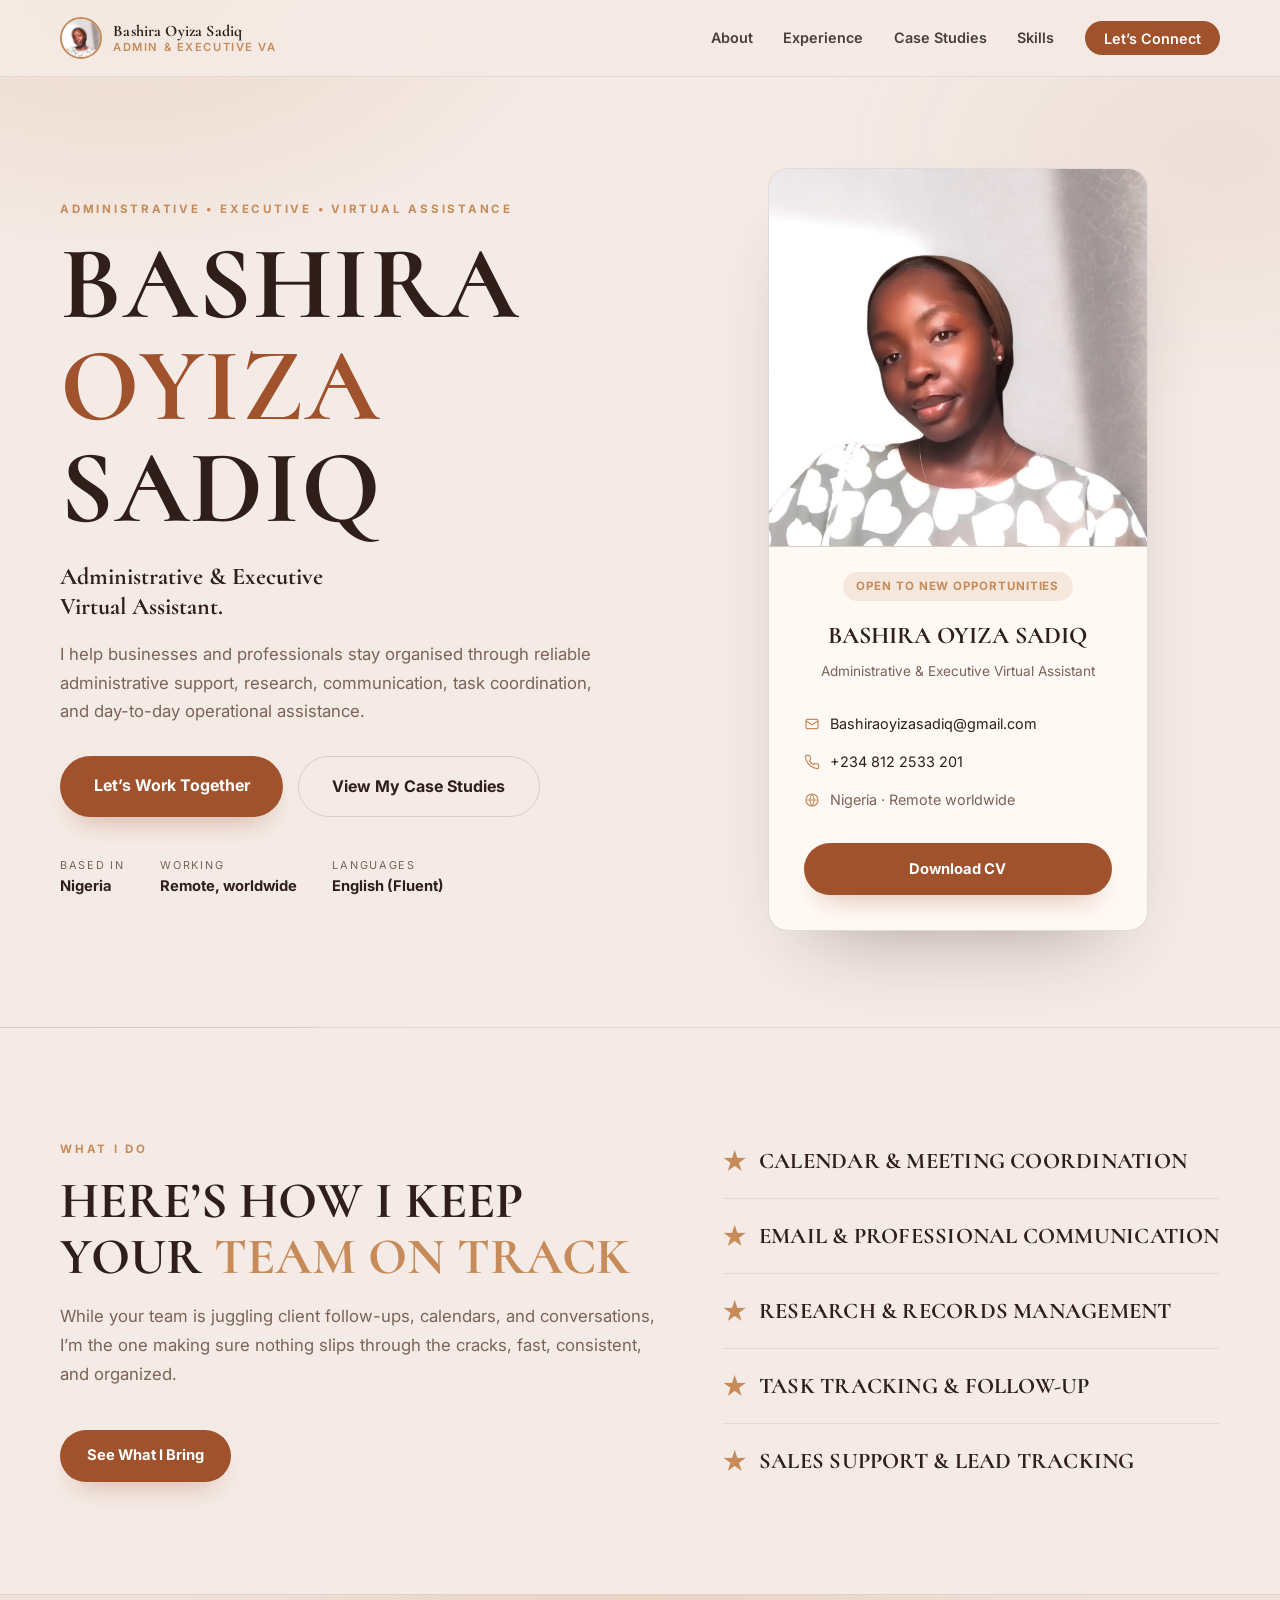
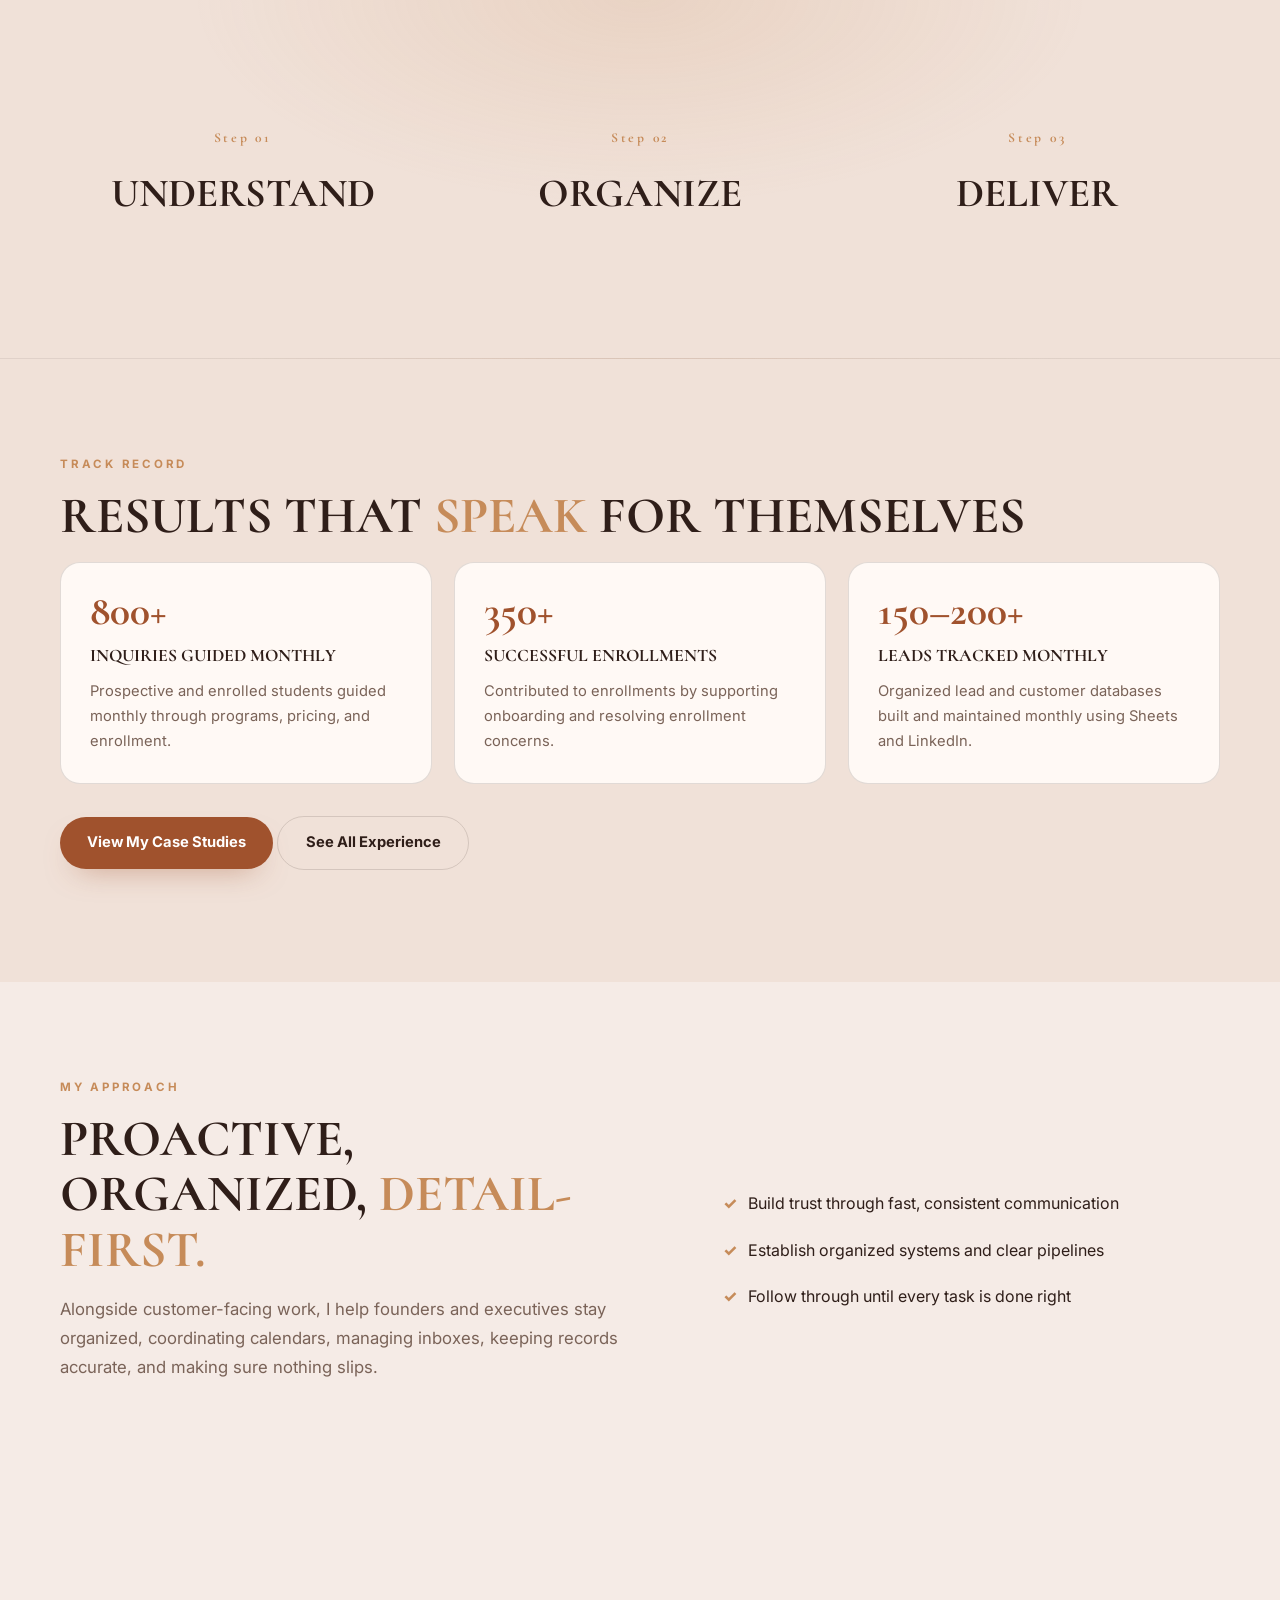
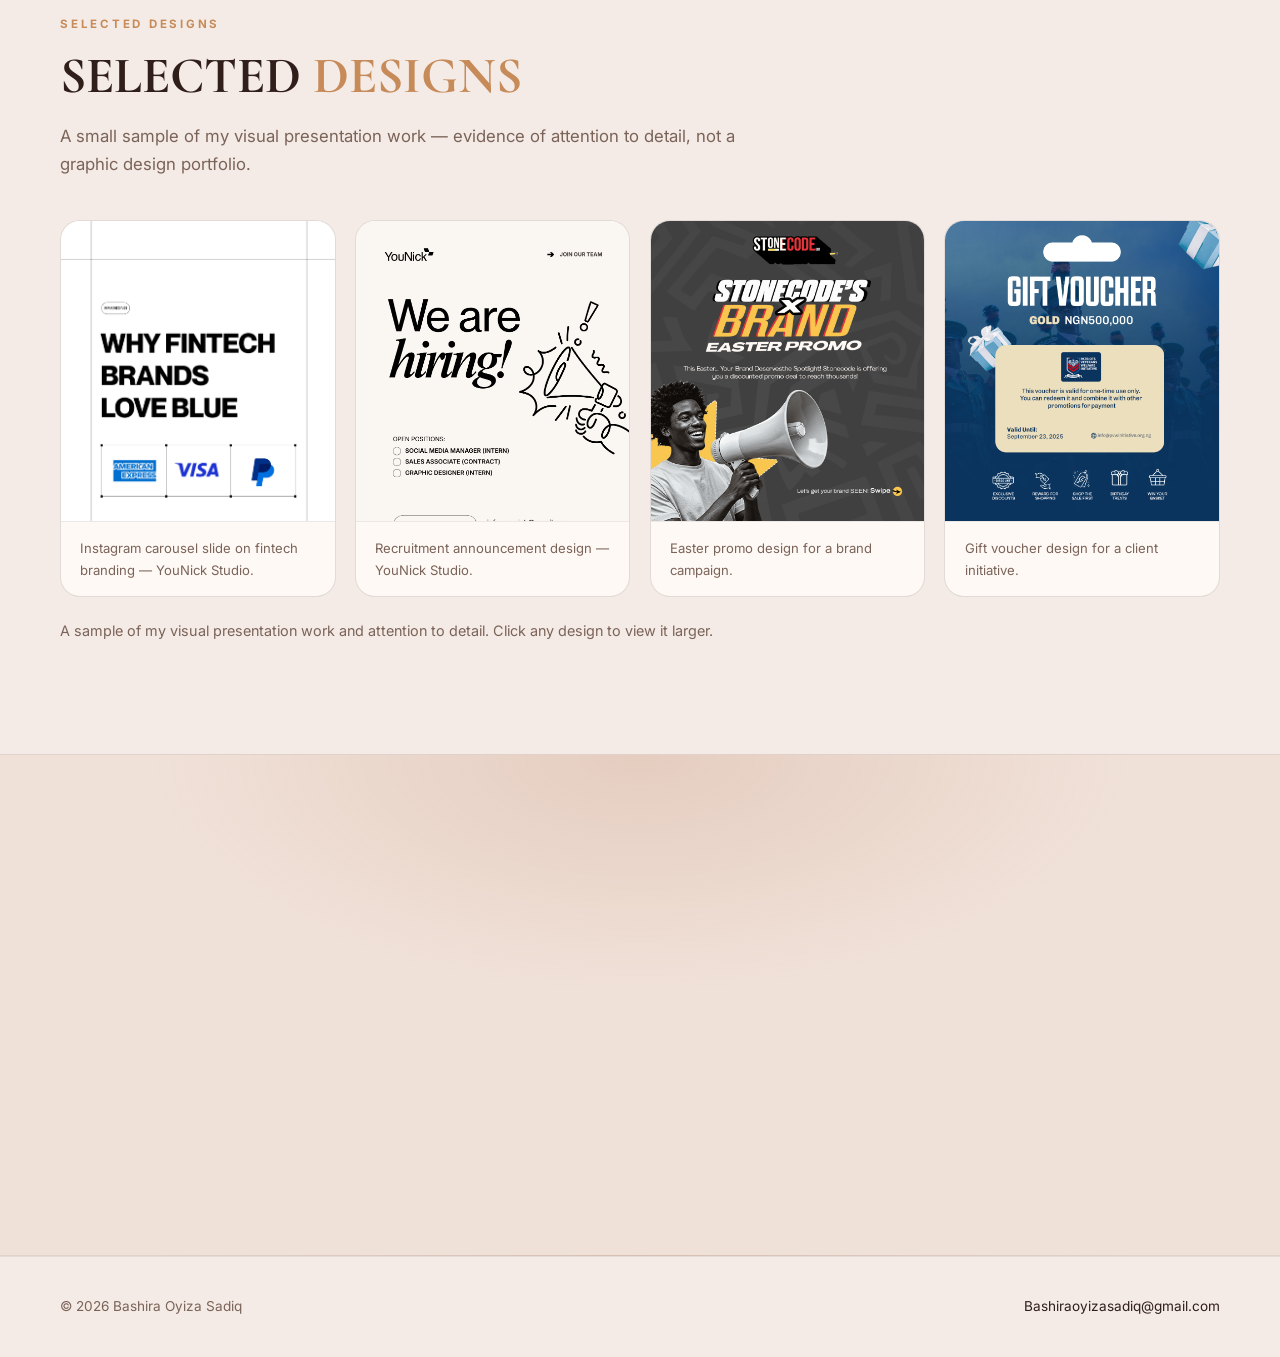
==== commit 10e46265: "Place work-sample images with privacy redaction, clickable certificates" ====
--- a/index.html
+++ b/index.html
@@ -182,28 +182,24 @@
         <h2 class="section-title">Selected <span class="accent">Designs</span></h2>
         <p class="section-lead">A small sample of my visual presentation work &mdash; evidence of attention to detail, not a graphic design portfolio.</p>
         <div class="design-grid">
-          <div class="img-slot design-slot reveal" role="img" aria-label="Selected design 1, to be added">
-            <svg viewBox="0 0 24 24" width="30" height="30" fill="none" stroke="currentColor" stroke-width="1.6" aria-hidden="true"><rect x="3" y="3" width="18" height="18" rx="2"/><circle cx="9" cy="9" r="2"/><path d="m21 15-5-5L5 21"/></svg>
-            <strong>Design 1</strong>
-            <span>To be added</span>
-          </div>
-          <div class="img-slot design-slot reveal delay-1" role="img" aria-label="Selected design 2, to be added">
-            <svg viewBox="0 0 24 24" width="30" height="30" fill="none" stroke="currentColor" stroke-width="1.6" aria-hidden="true"><rect x="3" y="3" width="18" height="18" rx="2"/><circle cx="9" cy="9" r="2"/><path d="m21 15-5-5L5 21"/></svg>
-            <strong>Design 2</strong>
-            <span>To be added</span>
-          </div>
-          <div class="img-slot design-slot reveal delay-1" role="img" aria-label="Selected design 3, to be added">
-            <svg viewBox="0 0 24 24" width="30" height="30" fill="none" stroke="currentColor" stroke-width="1.6" aria-hidden="true"><rect x="3" y="3" width="18" height="18" rx="2"/><circle cx="9" cy="9" r="2"/><path d="m21 15-5-5L5 21"/></svg>
-            <strong>Design 3</strong>
-            <span>To be added</span>
-          </div>
-          <div class="img-slot design-slot reveal delay-2" role="img" aria-label="Selected design 4, to be added">
-            <svg viewBox="0 0 24 24" width="30" height="30" fill="none" stroke="currentColor" stroke-width="1.6" aria-hidden="true"><rect x="3" y="3" width="18" height="18" rx="2"/><circle cx="9" cy="9" r="2"/><path d="m21 15-5-5L5 21"/></svg>
-            <strong>Design 4</strong>
-            <span>To be added</span>
-          </div>
-        </div>
-        <p class="design-note">Only my strongest existing designs will appear here. New designs are never created just to fill the grid.</p>
+          <figure class="figure-card design-card reveal">
+            <img src="assets/Design 1 YouNick.png" alt="Instagram carousel slide titled Why Fintech Brands Love Blue, designed for YouNick Studio" data-zoom loading="lazy" />
+            <figcaption>Instagram carousel slide on fintech branding &mdash; YouNick Studio.</figcaption>
+          </figure>
+          <figure class="figure-card design-card reveal delay-1">
+            <img src="assets/Design 2 YouNick.png" alt="We Are Hiring recruitment announcement design for YouNick Studio" data-zoom loading="lazy" />
+            <figcaption>Recruitment announcement design &mdash; YouNick Studio.</figcaption>
+          </figure>
+          <figure class="figure-card design-card reveal delay-1">
+            <img src="assets/Design 3 JODAVI.png" alt="Stonecode Easter promo campaign design with bold brand typography" data-zoom loading="lazy" />
+            <figcaption>Easter promo design for a brand campaign.</figcaption>
+          </figure>
+          <figure class="figure-card design-card reveal delay-2">
+            <img src="assets/Design 4 JODAVI.png" alt="Gold gift voucher design for the Patriots Veterans Welfare Initiative" data-zoom loading="lazy" />
+            <figcaption>Gift voucher design for a client initiative.</figcaption>
+          </figure>
+        </div>
+        <p class="design-note">A sample of my visual presentation work and attention to detail. Click any design to view it larger.</p>
       </div>
     </section>
 
--- a/css/styles.css
+++ b/css/styles.css
@@ -1597,3 +1597,104 @@
     grid-template-columns: 1fr;
   }
 }
+
+/* ---------- Case study media figures ---------- */
+
+.figure-card img {
+  cursor: default;
+}
+
+.figure-card img[data-zoom] {
+  cursor: zoom-in;
+}
+
+.split-media .figure-card + .figure-card {
+  margin-top: 1.2rem;
+}
+
+.project-card > img {
+  width: 100%;
+  height: 230px;
+  object-fit: cover;
+  object-position: top;
+  border-bottom: 1px solid var(--line-soft);
+}
+
+/* ---------- Selected Designs ---------- */
+
+.design-card {
+  margin: 0;
+}
+
+.design-card img {
+  width: 100%;
+  height: 300px;
+  object-fit: cover;
+  object-position: top;
+  cursor: zoom-in;
+}
+
+.design-card figcaption {
+  font-size: 0.82rem;
+}
+
+/* ---------- Certifications ---------- */
+
+.cert-grid {
+  display: grid;
+  gap: 1.2rem;
+  margin: 0;
+  padding: 0;
+  list-style: none;
+}
+
+.cert-card {
+  padding: 1.2rem;
+  background: var(--surface);
+  border: 1px solid var(--line);
+  border-radius: var(--radius);
+  transition: border-color 0.25s ease, transform 0.25s ease;
+}
+
+.cert-card:hover {
+  border-color: var(--accent);
+  transform: translateY(-3px);
+}
+
+.cert-thumb {
+  display: block;
+  height: 170px;
+  margin-bottom: 0.9rem;
+  border-radius: 12px;
+  overflow: hidden;
+  border: 1px solid var(--line);
+  cursor: zoom-in;
+  background: var(--surface-2);
+}
+
+.cert-thumb img {
+  width: 100%;
+  height: 100%;
+  object-fit: cover;
+  object-position: top;
+}
+
+.cert-card strong {
+  display: block;
+  font-family: var(--font-display);
+  font-size: 1.12rem;
+  font-weight: 800;
+  line-height: 1.25;
+}
+
+.cert-card span {
+  display: block;
+  margin-top: 0.25rem;
+  color: var(--muted);
+  font-size: 0.85rem;
+}
+
+.cert-cta {
+  color: var(--accent-deep);
+  font-weight: 700;
+}
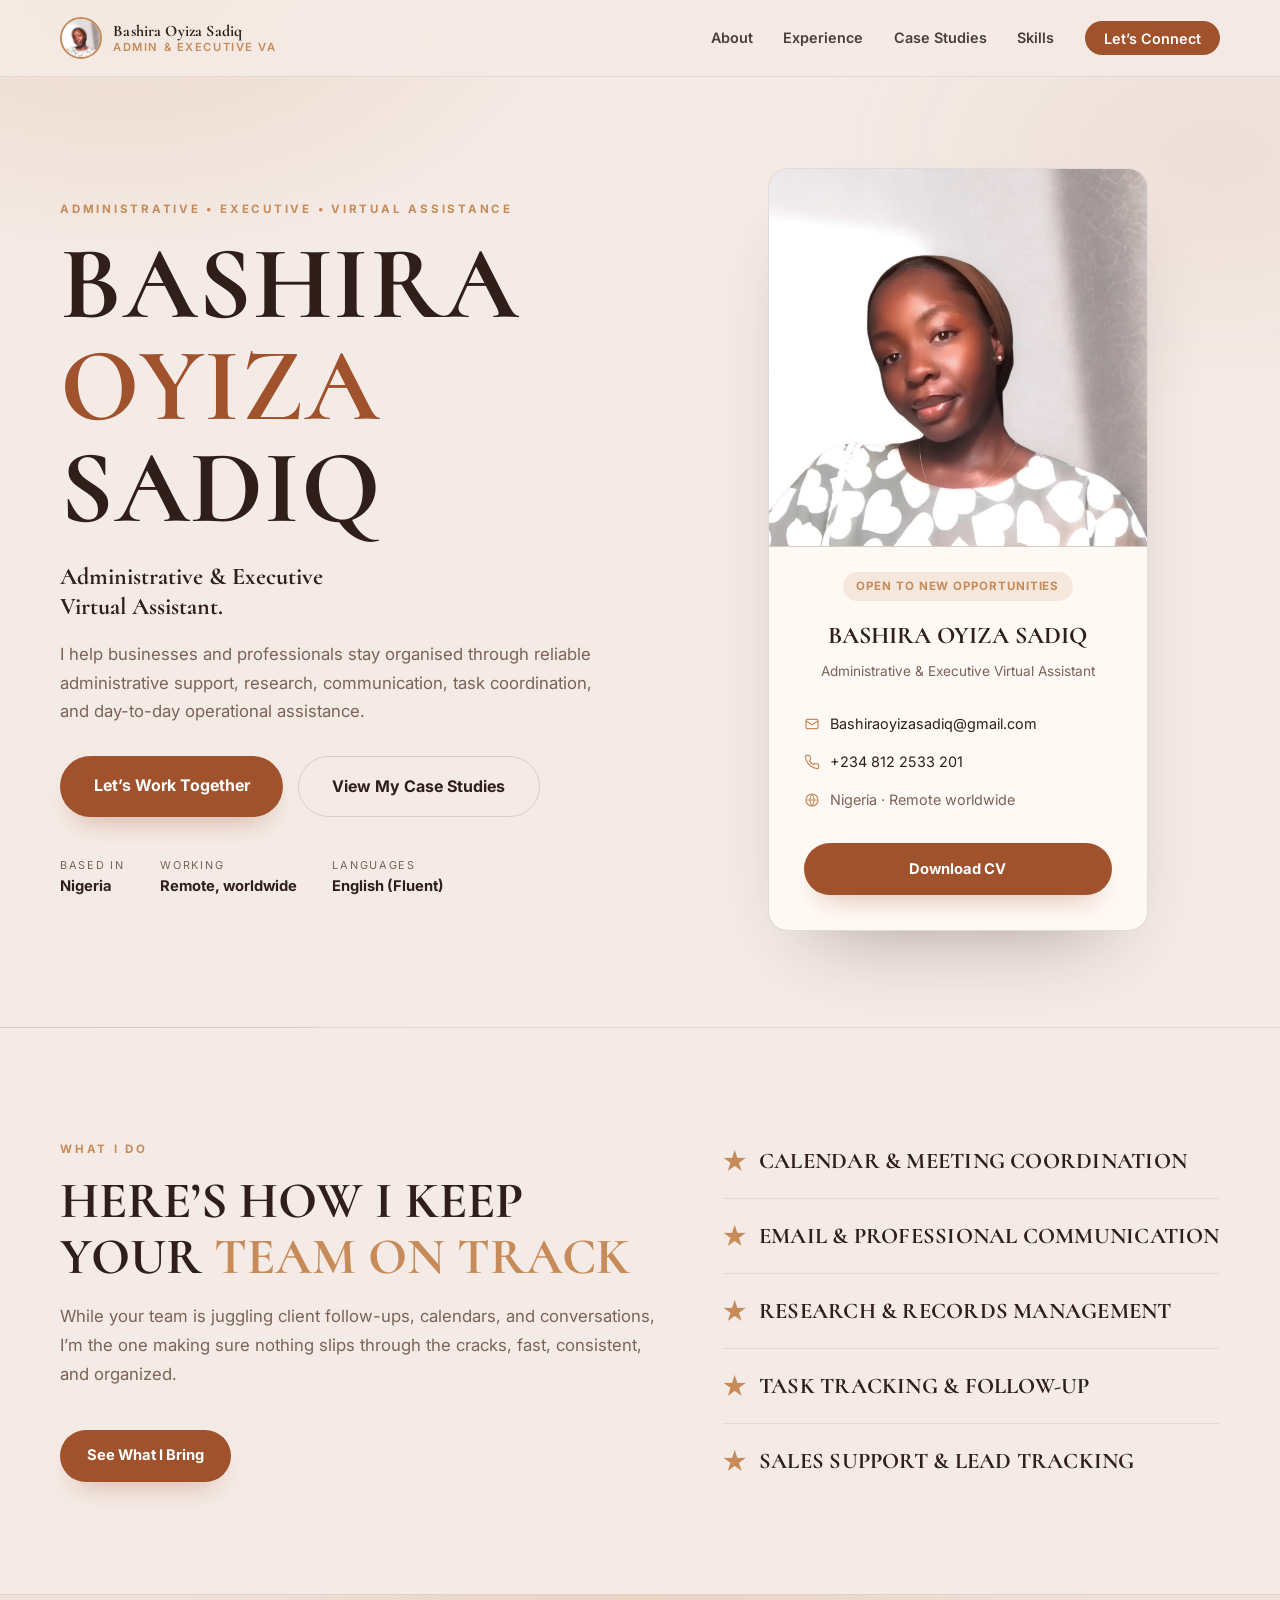
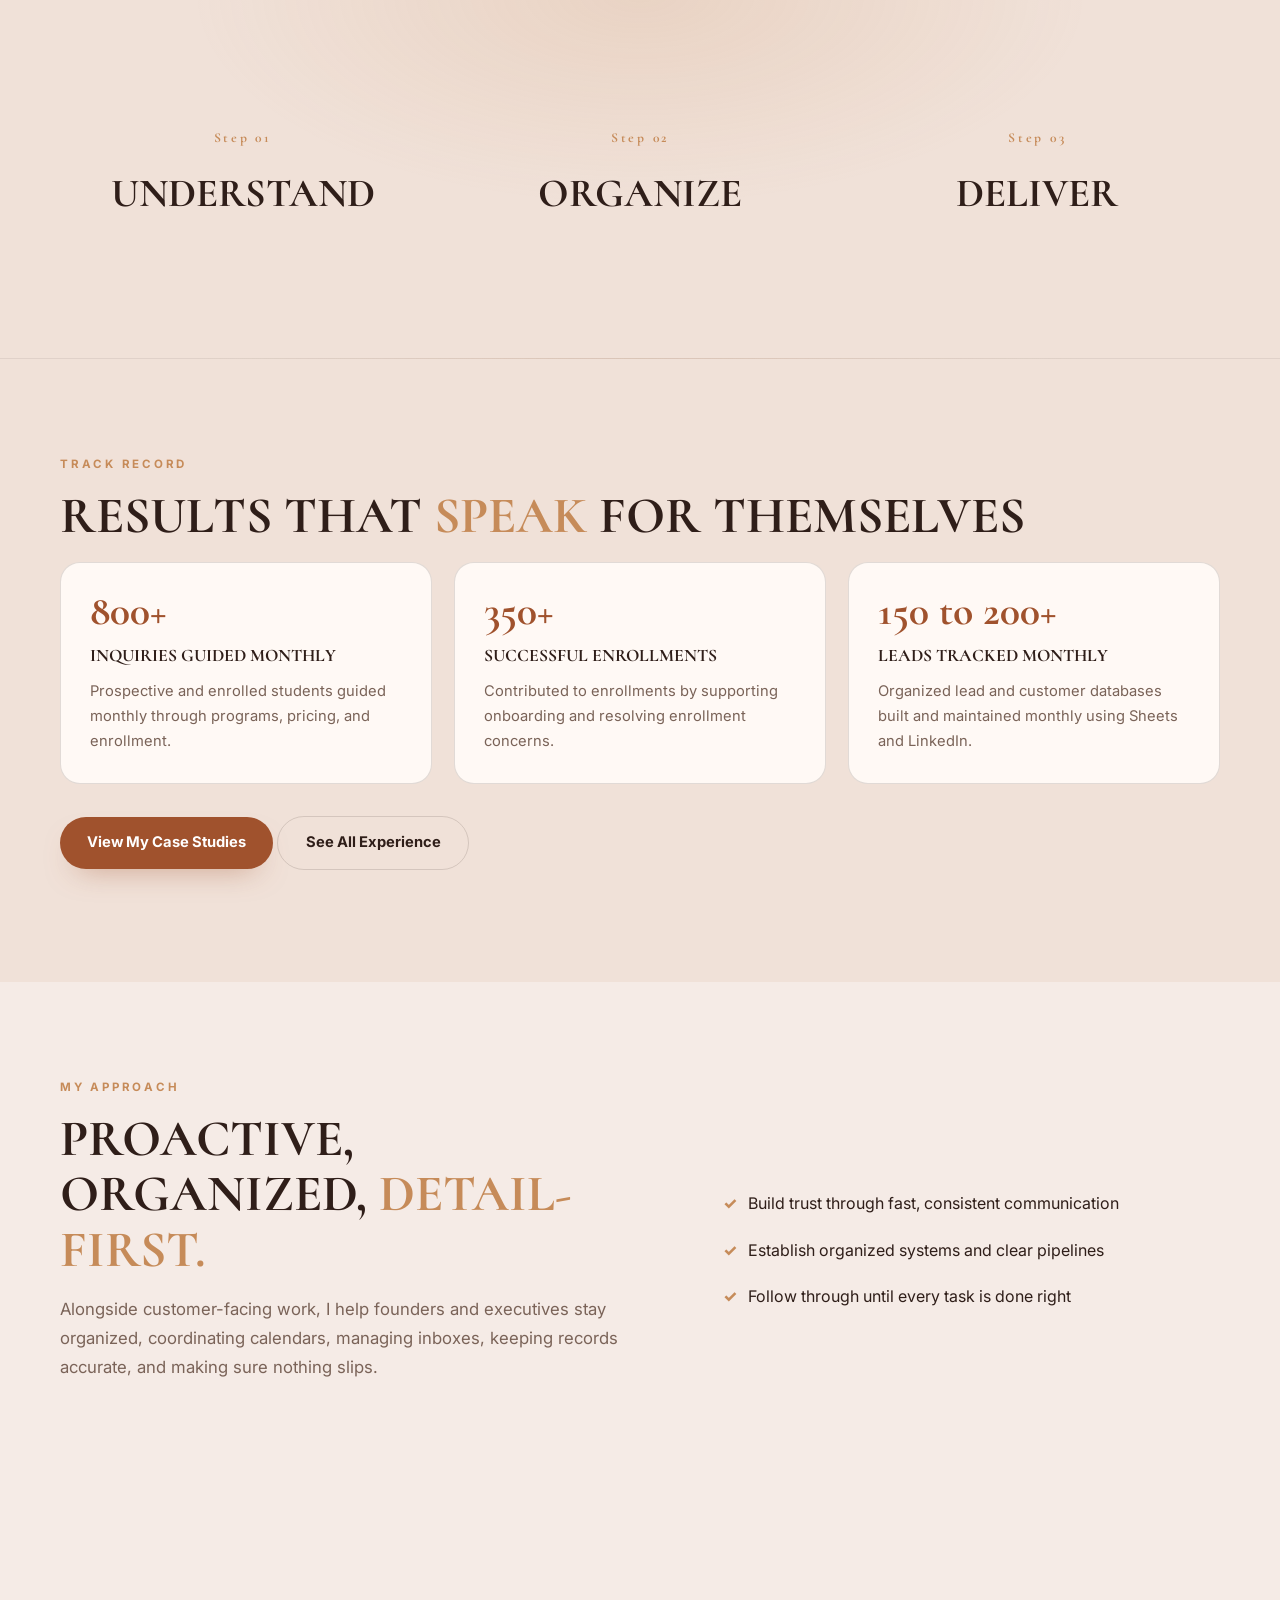
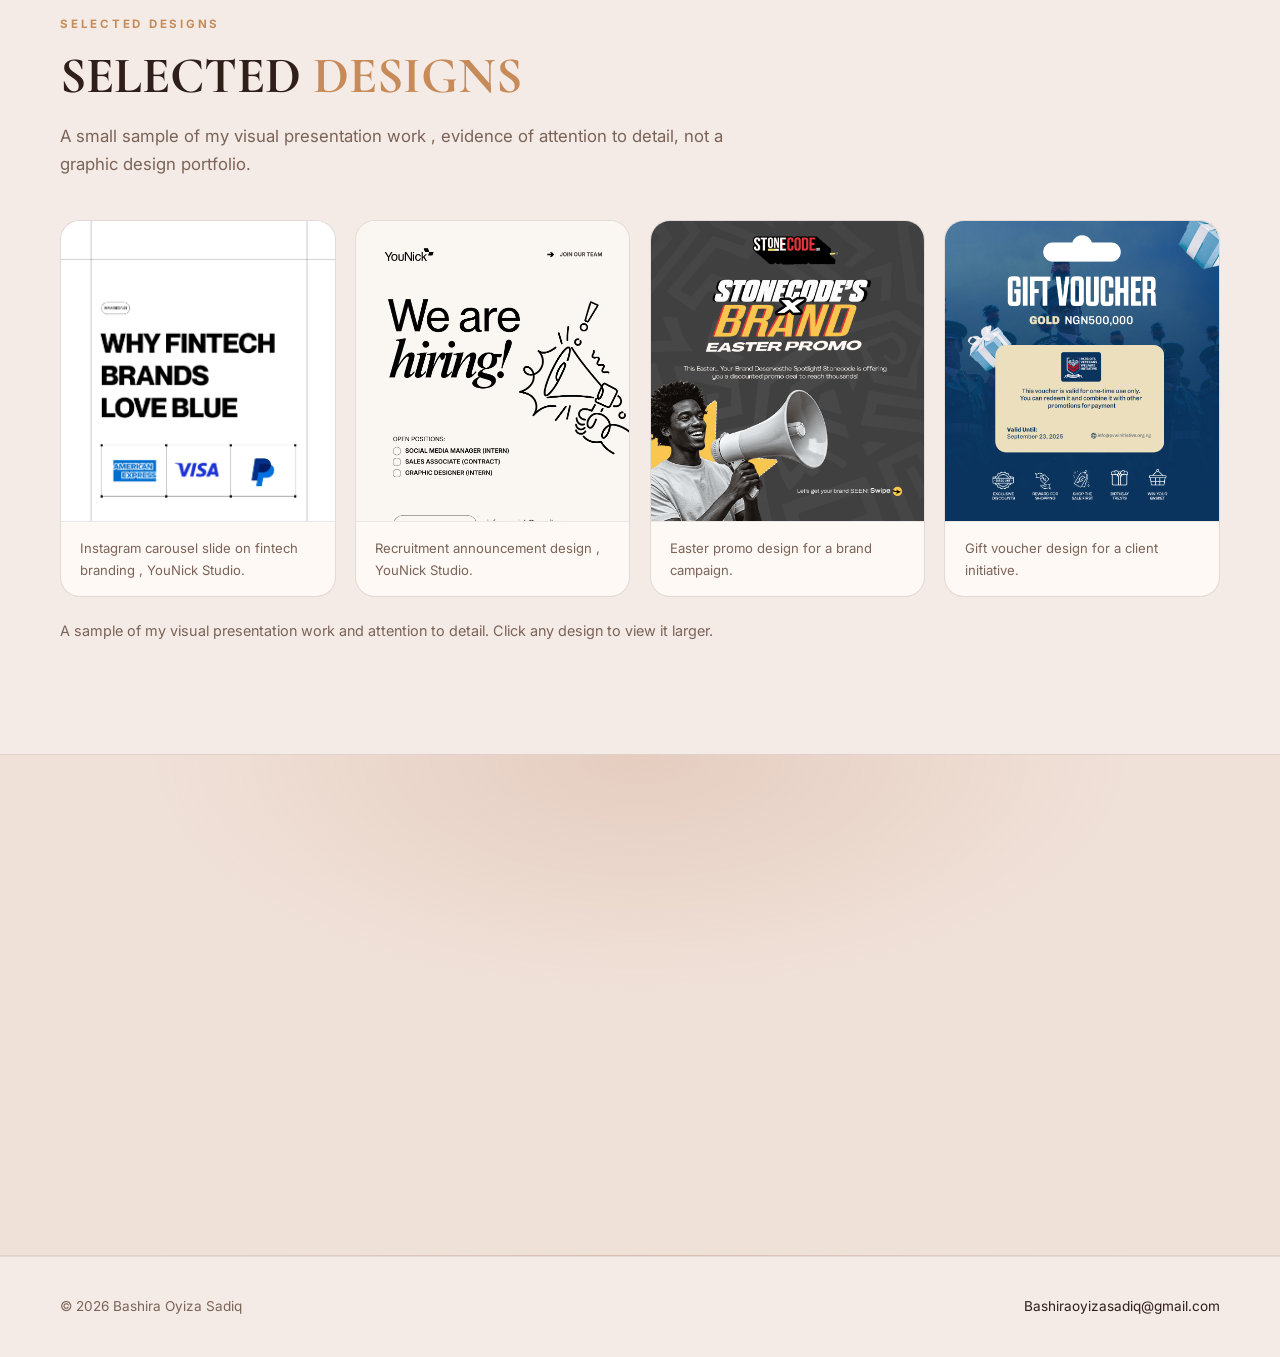
==== commit 838debd1: "Replace em/en dashes with commas and 'to' across the site" ====
--- a/index.html
+++ b/index.html
@@ -147,7 +147,7 @@
             <p class="case-desc">Contributed to enrollments by supporting onboarding and resolving enrollment concerns.</p>
           </article>
           <article class="case-card reveal delay-2">
-            <span class="case-stat">150&ndash;200+</span>
+            <span class="case-stat">150 to 200+</span>
             <h3 class="case-title">Leads Tracked Monthly</h3>
             <p class="case-desc">Organized lead and customer databases built and maintained monthly using Sheets and LinkedIn.</p>
           </article>
@@ -180,15 +180,15 @@
       <div class="container">
         <p class="eyebrow">Selected Designs</p>
         <h2 class="section-title">Selected <span class="accent">Designs</span></h2>
-        <p class="section-lead">A small sample of my visual presentation work &mdash; evidence of attention to detail, not a graphic design portfolio.</p>
+        <p class="section-lead">A small sample of my visual presentation work , evidence of attention to detail, not a graphic design portfolio.</p>
         <div class="design-grid">
           <figure class="figure-card design-card reveal">
             <img src="assets/Design 1 YouNick.png" alt="Instagram carousel slide titled Why Fintech Brands Love Blue, designed for YouNick Studio" data-zoom loading="lazy" />
-            <figcaption>Instagram carousel slide on fintech branding &mdash; YouNick Studio.</figcaption>
+            <figcaption>Instagram carousel slide on fintech branding , YouNick Studio.</figcaption>
           </figure>
           <figure class="figure-card design-card reveal delay-1">
             <img src="assets/Design 2 YouNick.png" alt="We Are Hiring recruitment announcement design for YouNick Studio" data-zoom loading="lazy" />
-            <figcaption>Recruitment announcement design &mdash; YouNick Studio.</figcaption>
+            <figcaption>Recruitment announcement design , YouNick Studio.</figcaption>
           </figure>
           <figure class="figure-card design-card reveal delay-1">
             <img src="assets/Design 3 JODAVI.png" alt="Stonecode Easter promo campaign design with bold brand typography" data-zoom loading="lazy" />
--- a/css/styles.css
+++ b/css/styles.css
@@ -887,7 +887,7 @@
 }
 
 .timeline-item li::before {
-  content: "\2014";
+  content: "\2022";
   position: absolute;
   left: 0;
   color: var(--accent);
